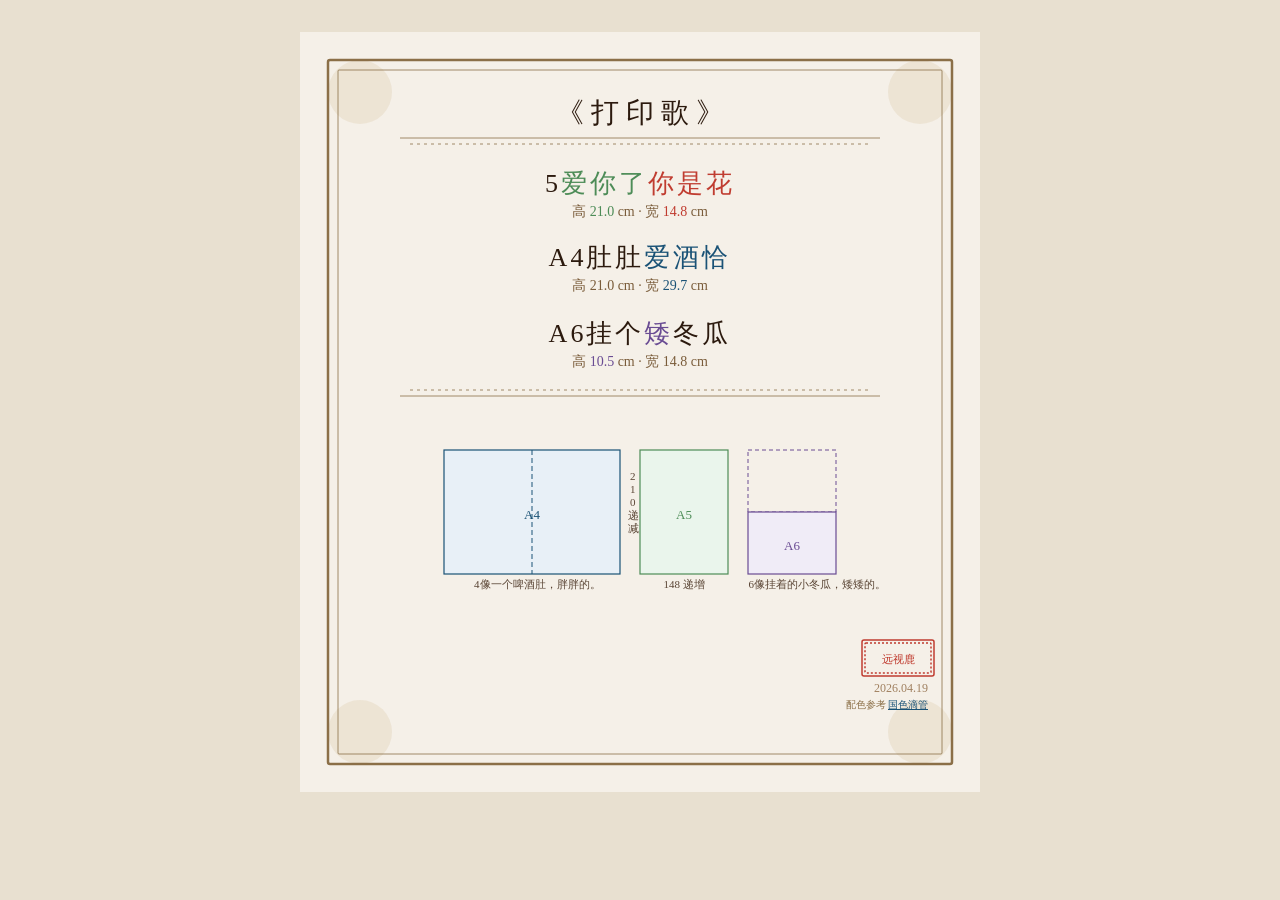
==== dayinge/index.html @ 49c9fc46 "dayinge" ====
<!DOCTYPE html>
<html lang="zh">
<head>
<meta charset="UTF-8">
<meta name="viewport" content="width=device-width, initial-scale=1.0">
<title>打印歌</title>
<style>
  body { margin: 0; background: #e8e0d0; display: flex; justify-content: center; align-items: flex-start; min-height: 100vh; padding: 2rem; box-sizing: border-box; }
  svg  { max-width: 680px; width: 100%; display: block; }
</style>
</head>
<body>
<svg width="680" height="760" viewBox="0 0 680 760" xmlns="http://www.w3.org/2000/svg">
  <title>打印歌——A4/A5/A6尺寸记忆口诀</title>
  <desc>宣纸印章风格的打印纸尺寸记忆口诀海报，配色取自国色中国传统色谱</desc>

  <style>
    .poem-bg   { fill: #f5f0e8; }
    .b-out     { fill: none; stroke: #8b6f47; stroke-width: 2.5; }
    .b-in      { fill: none; stroke: #8b6f47; stroke-width: 0.8; }
    .title-txt { font-family: serif; font-size: 28px; font-weight: 500; fill: #2c1a0e; text-anchor: middle; }
    .poem-line { font-family: serif; font-size: 26px; font-weight: 400; fill: #2c1a0e; text-anchor: middle; letter-spacing: 3px; }
    .sub-txt   { font-family: serif; font-size: 14px; fill: #7a5c3a; text-anchor: middle; }
    .note-txt  { font-family: serif; font-size: 11px; fill: #5a4535; }
    .divider   { stroke: #8b6f47; stroke-width: 0.8; }
    .dot-bg    { fill: #c8a97a; opacity: 0.18; }

    /* 尺寸标注同步 */
    .col-a5r   { fill: #4d8c57; }   /* 竹青 → 爱你了 / 21.0 */
    .col-a5g   { fill: #c03c30; }   /* 胭脂 → 你是花 / 14.8 */
    .col-a4    { fill: #1a5276; }   /* 靛青 → 爱酒恰 / 29.7 */
    .col-a6    { fill: #6a4c93; }   /* 紫苑 → 矮     / 10.5 */

    .box-a5    { fill: #eaf5ec; stroke: #4d8c57; stroke-width: 1.2; }
    .box-a4    { fill: #e8f0f7; stroke: #1a5276; stroke-width: 1.2; }
    .box-a6    { fill: #f0ecf7; stroke: #6a4c93; stroke-width: 1.2; }
    .box-ghost { fill: none; stroke: #6a4c93; stroke-width: 1; stroke-dasharray: 4,3; }
    .lbl-a5    { font-family: serif; font-size: 13px; fill: #4d8c57; text-anchor: middle; }
    .lbl-a4    { font-family: serif; font-size: 13px; fill: #1a5276; text-anchor: middle; }
    .lbl-a6    { font-family: serif; font-size: 13px; fill: #6a4c93; text-anchor: middle; }
    .dim-txt   { font-family: serif; font-size: 11px; fill: #5a4535; text-anchor: start; }

    .seal-b    { fill: none; stroke: #c03c30; stroke-width: 1.5; }
    .seal-txt  { font-family: serif; font-size: 11px; fill: #c03c30; text-anchor: middle; }
    .seal-link { cursor: pointer; }

    .credit-txt { font-family: serif; font-size: 10px; fill: #8b6f47; }
    .credit-lnk { font-family: serif; font-size: 10px; fill: #1a5276; text-decoration: underline; }
  </style>

  <rect width="680" height="760" class="poem-bg"/>
  <circle cx="60"  cy="60"  r="32" class="dot-bg"/>
  <circle cx="620" cy="60"  r="32" class="dot-bg"/>
  <circle cx="60"  cy="700" r="32" class="dot-bg"/>
  <circle cx="620" cy="700" r="32" class="dot-bg"/>
  <rect x="28" y="28" width="624" height="704" rx="2" class="b-out"/>
  <rect x="38" y="38" width="604" height="684" rx="1" class="b-in"/>

  <!-- 标题 -->
  <text x="340" y="90" class="title-txt">《 打 印 歌 》</text>
  <line x1="100" y1="106" x2="580" y2="106" class="divider"/>
  <line x1="110" y1="112" x2="570" y2="112" class="divider" stroke-dasharray="3,4"/>

  <!-- A5 句：5普通色，爱你了→竹青，你是花→胭脂 -->
  <text y="160" class="poem-line">
    <tspan x="340" text-anchor="middle">
      <tspan fill="#2c1a0e">5</tspan><tspan class="col-a5r">爱你了</tspan><tspan class="col-a5g">你是花</tspan>
    </tspan>
  </text>
  <text x="340" y="184" class="sub-txt">
    <tspan fill="#7a5c3a">高 </tspan><tspan class="col-a5r">21.0</tspan><tspan fill="#7a5c3a"> cm · 宽 </tspan><tspan class="col-a5g">14.8</tspan><tspan fill="#7a5c3a"> cm</tspan>
  </text>

  <!-- A4 句 -->
  <text y="234" class="poem-line">
    <tspan x="340" text-anchor="middle">
      <tspan fill="#2c1a0e">A4肚肚</tspan><tspan class="col-a4">爱酒恰</tspan>
    </tspan>
  </text>
  <text x="340" y="258" class="sub-txt">
    <tspan fill="#7a5c3a">高 21.0 cm · 宽 </tspan><tspan class="col-a4">29.7</tspan><tspan fill="#7a5c3a"> cm</tspan>
  </text>

  <!-- A6 句 -->
  <text y="310" class="poem-line">
    <tspan x="340" text-anchor="middle">
      <tspan fill="#2c1a0e">A6挂个</tspan><tspan class="col-a6">矮</tspan><tspan fill="#2c1a0e">冬瓜</tspan>
    </tspan>
  </text>
  <text x="340" y="334" class="sub-txt">
    <tspan fill="#7a5c3a">高 </tspan><tspan class="col-a6">10.5</tspan><tspan fill="#7a5c3a"> cm · 宽 14.8 cm</tspan>
  </text>

  <!-- 分割线 -->
  <line x1="110" y1="358" x2="570" y2="358" class="divider" stroke-dasharray="3,4"/>
  <line x1="100" y1="364" x2="580" y2="364" class="divider"/>

  <!-- ══════════════════════════════════════════
       比例示意图

       底边 y=542
       A4: x=144 y=418 w=176 h=124   右边 x=320
       A5: x=340 y=418 w=88  h=124   右边 x=428
       A6 ghost: x=448 y=418 w=88 h=62
       A6 实线:  x=448 y=480 w=88 h=62  底边 y=542  右边 x=536

       A4注释：左对齐 x=144，不超 x=320，底边下 y≈556
       A6注释：右对齐 x=536，不超左 x=448，底边下 y≈556
       148递增：A5底边下，居中 x=384，y≈556
       210递减：A5右边外侧正向，x=432，y约中部
  ══════════════════════════════════════════ -->

  <!-- A4 框 -->
  <rect x="144" y="418" width="176" height="124" class="box-a4"/>
  <line x1="232" y1="418" x2="232" y2="542" stroke="#1a5276" stroke-width="1" stroke-dasharray="5,3"/>
  <text x="232" y="487" class="lbl-a4">A4</text>
  <!-- A4 底边下注释：左对齐，宽不超出A4右边x=320 -->
  <text x="174" y="556" class="note-txt">4像一个啤酒肚，胖胖的。</text>

  <!-- A5 框 -->
  <rect x="340" y="418" width="88" height="124" class="box-a5"/>
  <text x="384" y="487" class="lbl-a5">A5</text>
  <!-- 148递增：A5底边正下方居中 -->
  <text x="384" y="556" font-family="serif" font-size="11" fill="#5a4535" text-anchor="middle">148 递增</text>
  <!-- 210递减：A5右边外侧，正向两行，紧贴右边 x=432 -->
  <text x="330" y="448" class="dim-txt">2</text>
  <text x="330" y="461" class="dim-txt">1</text>
  <text x="330" y="474" class="dim-txt">0</text>
  <text x="328" y="487" class="dim-txt">递</text>
  <text x="328" y="500" class="dim-txt">减</text>

  <!-- A6 ghost -->
  <rect x="448" y="418" width="88" height="62" class="box-ghost"/>
  <!-- A6 实线 -->
  <rect x="448" y="480" width="88" height="62" class="box-a6"/>
  <text x="492" y="518" class="lbl-a6">A6</text>
  <!-- A6 底边下注释：右对齐 x=536，不超左边 x=448 -->
  <text x="586" y="556" class="note-txt" text-anchor="end">6像挂着的小冬瓜，矮矮的。</text>

  <!-- ══════════════════════════════════════════
       右下角（全部右对齐 x=628）：
         印章（可点击链接）  y≈620~656
         间隔 8px
         日期               y≈672
         间隔 8px
         配色参考行          y≈688
  ══════════════════════════════════════════ -->

  <!-- 印章作为链接 -->
  <a href="https://yuanshilu.top" target="_blank" class="seal-link">
    <rect x="562" y="608" width="72" height="36" rx="2" class="seal-b"/>
    <rect x="565" y="611" width="66" height="30" rx="1" class="seal-b" stroke-dasharray="2,2"/>
    <text x="598" y="631" class="seal-txt">远视鹿</text>
  </a>

  <!-- 日期（印章底边644 + 间隔16 = 660） -->
  <text x="628" y="660" font-family="serif" font-size="12" fill="#a08060" text-anchor="end">2026.04.19</text>

  <!-- 配色参考（日期660 + 间隔16 = 676） -->
  <text x="628" y="676" text-anchor="end">
    <tspan class="credit-txt">配色参考 </tspan><a href="https://yuanshilu.top/gsxg/index.html" target="_blank"><tspan class="credit-lnk">国色滴管</tspan></a>
  </text>

</svg>
</body>
</html>
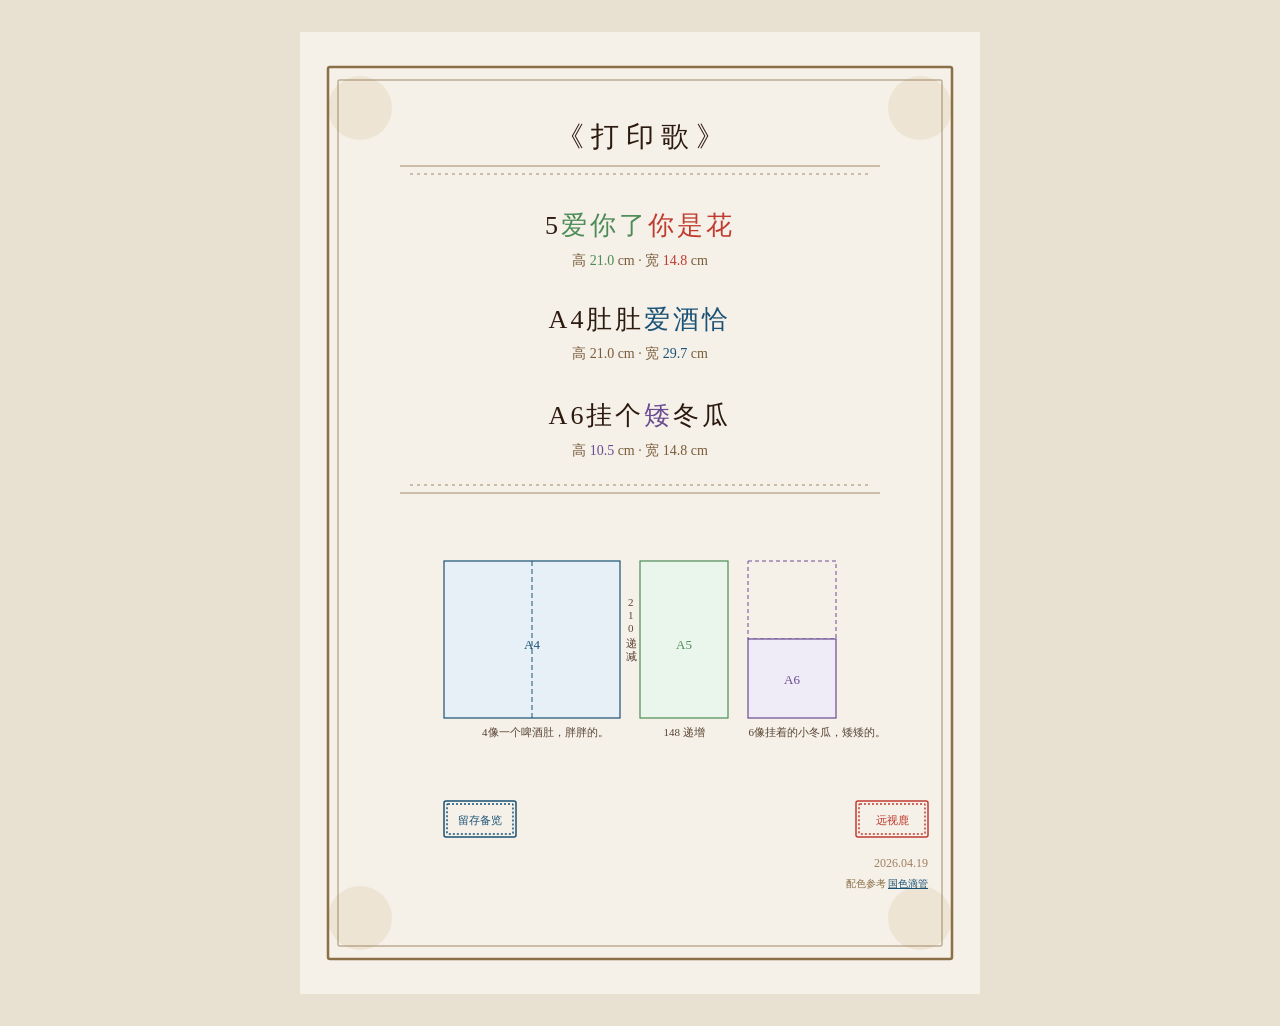
==== commit 0d28c596: "dayinge: A4" ====
--- a/dayinge/index.html
+++ b/dayinge/index.html
@@ -10,7 +10,16 @@
 </style>
 </head>
 <body>
-<svg width="680" height="760" viewBox="0 0 680 760" xmlns="http://www.w3.org/2000/svg">
+<!--
+  打印歌 SVG 海报
+  viewBox: 680 × 962  （竖向 A4 比例，210:297）
+  配色取自国色 https://yuanshilu.top/gsxg/index.html
+    竹青 #4d8c57  → 爱你了 / 21.0
+    胭脂 #c03c30  → 你是花 / 14.8
+    靛青 #1a5276  → 爱酒恰 / 29.7
+    紫苑 #6a4c93  → 矮     / 10.5
+-->
+<svg id="main-svg" width="680" height="962" viewBox="0 0 680 962" xmlns="http://www.w3.org/2000/svg">
   <title>打印歌——A4/A5/A6尺寸记忆口诀</title>
   <desc>宣纸印章风格的打印纸尺寸记忆口诀海报，配色取自国色中国传统色谱</desc>
 
@@ -25,11 +34,10 @@
     .divider   { stroke: #8b6f47; stroke-width: 0.8; }
     .dot-bg    { fill: #c8a97a; opacity: 0.18; }
 
-    /* 尺寸标注同步 */
-    .col-a5r   { fill: #4d8c57; }   /* 竹青 → 爱你了 / 21.0 */
-    .col-a5g   { fill: #c03c30; }   /* 胭脂 → 你是花 / 14.8 */
-    .col-a4    { fill: #1a5276; }   /* 靛青 → 爱酒恰 / 29.7 */
-    .col-a6    { fill: #6a4c93; }   /* 紫苑 → 矮     / 10.5 */
+    .col-a5r   { fill: #4d8c57; }
+    .col-a5g   { fill: #c03c30; }
+    .col-a4    { fill: #1a5276; }
+    .col-a6    { fill: #6a4c93; }
 
     .box-a5    { fill: #eaf5ec; stroke: #4d8c57; stroke-width: 1.2; }
     .box-a4    { fill: #e8f0f7; stroke: #1a5276; stroke-width: 1.2; }
@@ -42,125 +50,148 @@
 
     .seal-b    { fill: none; stroke: #c03c30; stroke-width: 1.5; }
     .seal-txt  { font-family: serif; font-size: 11px; fill: #c03c30; text-anchor: middle; }
-    .seal-link { cursor: pointer; }
+    .seal-save-b   { fill: none; stroke: #1a5276; stroke-width: 1.5; }
+    .seal-save-txt { font-family: serif; font-size: 11px; fill: #1a5276; text-anchor: middle; }
 
     .credit-txt { font-family: serif; font-size: 10px; fill: #8b6f47; }
-    .credit-lnk { font-family: serif; font-size: 10px; fill: #1a5276; text-decoration: underline; }
+    .credit-lnk { font-family: serif; font-size: 10px; fill: #1a5276; text-decoration: underline; cursor: pointer; }
   </style>
 
-  <rect width="680" height="760" class="poem-bg"/>
-  <circle cx="60"  cy="60"  r="32" class="dot-bg"/>
-  <circle cx="620" cy="60"  r="32" class="dot-bg"/>
-  <circle cx="60"  cy="700" r="32" class="dot-bg"/>
-  <circle cx="620" cy="700" r="32" class="dot-bg"/>
-  <rect x="28" y="28" width="624" height="704" rx="2" class="b-out"/>
-  <rect x="38" y="38" width="604" height="684" rx="1" class="b-in"/>
+  <!-- 背景 & 边框 -->
+  <rect width="680" height="962" class="poem-bg"/>
+  <circle cx="60"  cy="76"  r="32" class="dot-bg"/>
+  <circle cx="620" cy="76"  r="32" class="dot-bg"/>
+  <circle cx="60"  cy="886" r="32" class="dot-bg"/>
+  <circle cx="620" cy="886" r="32" class="dot-bg"/>
+  <rect x="28" y="35" width="624" height="892" rx="2" class="b-out"/>
+  <rect x="38" y="48" width="604" height="866" rx="1" class="b-in"/>
 
   <!-- 标题 -->
-  <text x="340" y="90" class="title-txt">《 打 印 歌 》</text>
-  <line x1="100" y1="106" x2="580" y2="106" class="divider"/>
-  <line x1="110" y1="112" x2="570" y2="112" class="divider" stroke-dasharray="3,4"/>
+  <text x="340" y="114" class="title-txt">《 打 印 歌 》</text>
+  <line x1="100" y1="134" x2="580" y2="134" class="divider"/>
+  <line x1="110" y1="142" x2="570" y2="142" class="divider" stroke-dasharray="3,4"/>
 
-  <!-- A5 句：5普通色，爱你了→竹青，你是花→胭脂 -->
-  <text y="160" class="poem-line">
+  <!-- A5 句 -->
+  <text y="202" class="poem-line">
     <tspan x="340" text-anchor="middle">
       <tspan fill="#2c1a0e">5</tspan><tspan class="col-a5r">爱你了</tspan><tspan class="col-a5g">你是花</tspan>
     </tspan>
   </text>
-  <text x="340" y="184" class="sub-txt">
+  <text x="340" y="233" class="sub-txt">
     <tspan fill="#7a5c3a">高 </tspan><tspan class="col-a5r">21.0</tspan><tspan fill="#7a5c3a"> cm · 宽 </tspan><tspan class="col-a5g">14.8</tspan><tspan fill="#7a5c3a"> cm</tspan>
   </text>
 
   <!-- A4 句 -->
-  <text y="234" class="poem-line">
+  <text y="296" class="poem-line">
     <tspan x="340" text-anchor="middle">
       <tspan fill="#2c1a0e">A4肚肚</tspan><tspan class="col-a4">爱酒恰</tspan>
     </tspan>
   </text>
-  <text x="340" y="258" class="sub-txt">
+  <text x="340" y="326" class="sub-txt">
     <tspan fill="#7a5c3a">高 21.0 cm · 宽 </tspan><tspan class="col-a4">29.7</tspan><tspan fill="#7a5c3a"> cm</tspan>
   </text>
 
   <!-- A6 句 -->
-  <text y="310" class="poem-line">
+  <text y="392" class="poem-line">
     <tspan x="340" text-anchor="middle">
       <tspan fill="#2c1a0e">A6挂个</tspan><tspan class="col-a6">矮</tspan><tspan fill="#2c1a0e">冬瓜</tspan>
     </tspan>
   </text>
-  <text x="340" y="334" class="sub-txt">
+  <text x="340" y="423" class="sub-txt">
     <tspan fill="#7a5c3a">高 </tspan><tspan class="col-a6">10.5</tspan><tspan fill="#7a5c3a"> cm · 宽 14.8 cm</tspan>
   </text>
 
   <!-- 分割线 -->
-  <line x1="110" y1="358" x2="570" y2="358" class="divider" stroke-dasharray="3,4"/>
-  <line x1="100" y1="364" x2="580" y2="364" class="divider"/>
+  <line x1="110" y1="453" x2="570" y2="453" class="divider" stroke-dasharray="3,4"/>
+  <line x1="100" y1="461" x2="580" y2="461" class="divider"/>
+
+  <!-- A4 框 -->
+  <rect x="144" y="529" width="176" height="157" class="box-a4"/>
+  <line x1="232" y1="529" x2="232" y2="686" stroke="#1a5276" stroke-width="1" stroke-dasharray="5,3"/>
+  <text x="232" y="617" class="lbl-a4">A4</text>
+  <text x="182" y="704" class="note-txt">4像一个啤酒肚，胖胖的。</text>
+
+  <!-- A5 框 -->
+  <rect x="340" y="529" width="88" height="157" class="box-a5"/>
+  <text x="384" y="617" class="lbl-a5">A5</text>
+  <text x="384" y="704" font-family="serif" font-size="11" fill="#5a4535" text-anchor="middle">148 递增</text>
+  <text x="328" y="574" class="dim-txt" text-anchor="end">2</text>
+  <text x="328" y="587" class="dim-txt" text-anchor="end">1</text>
+  <text x="328" y="600" class="dim-txt" text-anchor="end">0</text>
+  <text x="326" y="615" class="dim-txt" text-anchor="end">递</text>
+  <text x="326" y="628" class="dim-txt" text-anchor="end">减</text>
+
+  <!-- A6 ghost：x=448 y=529 w=88 h=78 -->
+  <rect x="448" y="529" width="88" height="78" class="box-ghost"/>
+  <!-- A6 实线：x=448 y=607 w=88 h=79 底=686 -->
+  <rect x="448" y="607" width="88" height="79" class="box-a6"/>
+  <text x="492" y="652" class="lbl-a6">A6</text>
+  <text x="586" y="704" class="note-txt" text-anchor="end">6像挂着的小冬瓜，矮矮的。</text>
 
   <!-- ══════════════════════════════════════════
-       比例示意图
+       右下角（右对齐 x=628）：
+         印章 远视鹿  top=769 h=36 底=805  → 链接 yuanshilu.top
+         日期         y=835
+         配色备注     y=855
 
-       底边 y=542
-       A4: x=144 y=418 w=176 h=124   右边 x=320
-       A5: x=340 y=418 w=88  h=124   右边 x=428
-       A6 ghost: x=448 y=418 w=88 h=62
-       A6 实线:  x=448 y=480 w=88 h=62  底边 y=542  右边 x=536
-
-       A4注释：左对齐 x=144，不超 x=320，底边下 y≈556
-       A6注释：右对齐 x=536，不超左 x=448，底边下 y≈556
-       148递增：A5底边下，居中 x=384，y≈556
-       210递减：A5右边外侧正向，x=432，y约中部
+       左下角：
+         印章 留存备览  水平与远视鹿对齐 top=769 h=36
+                       左边与A4框左边对齐 x=144
+                       点击保存SVG为PNG
   ══════════════════════════════════════════ -->
 
-  <!-- A4 框 -->
-  <rect x="144" y="418" width="176" height="124" class="box-a4"/>
-  <line x1="232" y1="418" x2="232" y2="542" stroke="#1a5276" stroke-width="1" stroke-dasharray="5,3"/>
-  <text x="232" y="487" class="lbl-a4">A4</text>
-  <!-- A4 底边下注释：左对齐，宽不超出A4右边x=320 -->
-  <text x="174" y="556" class="note-txt">4像一个啤酒肚，胖胖的。</text>
-
-  <!-- A5 框 -->
-  <rect x="340" y="418" width="88" height="124" class="box-a5"/>
-  <text x="384" y="487" class="lbl-a5">A5</text>
-  <!-- 148递增：A5底边正下方居中 -->
-  <text x="384" y="556" font-family="serif" font-size="11" fill="#5a4535" text-anchor="middle">148 递增</text>
-  <!-- 210递减：A5右边外侧，正向两行，紧贴右边 x=432 -->
-  <text x="330" y="448" class="dim-txt">2</text>
-  <text x="330" y="461" class="dim-txt">1</text>
-  <text x="330" y="474" class="dim-txt">0</text>
-  <text x="328" y="487" class="dim-txt">递</text>
-  <text x="328" y="500" class="dim-txt">减</text>
-
-  <!-- A6 ghost -->
-  <rect x="448" y="418" width="88" height="62" class="box-ghost"/>
-  <!-- A6 实线 -->
-  <rect x="448" y="480" width="88" height="62" class="box-a6"/>
-  <text x="492" y="518" class="lbl-a6">A6</text>
-  <!-- A6 底边下注释：右对齐 x=536，不超左边 x=448 -->
-  <text x="586" y="556" class="note-txt" text-anchor="end">6像挂着的小冬瓜，矮矮的。</text>
-
-  <!-- ══════════════════════════════════════════
-       右下角（全部右对齐 x=628）：
-         印章（可点击链接）  y≈620~656
-         间隔 8px
-         日期               y≈672
-         间隔 8px
-         配色参考行          y≈688
-  ══════════════════════════════════════════ -->
-
-  <!-- 印章作为链接 -->
-  <a href="https://yuanshilu.top" target="_blank" class="seal-link">
-    <rect x="562" y="608" width="72" height="36" rx="2" class="seal-b"/>
-    <rect x="565" y="611" width="66" height="30" rx="1" class="seal-b" stroke-dasharray="2,2"/>
-    <text x="598" y="631" class="seal-txt">远视鹿</text>
+  <!-- 远视鹿印章（右下） -->
+  <a href="https://yuanshilu.top" target="_blank" style="cursor:pointer;">
+    <rect x="556" y="769" width="72" height="36" rx="2" class="seal-b"/>
+    <rect x="559" y="772" width="66" height="30" rx="1" class="seal-b" stroke-dasharray="2,2"/>
+    <text x="592" y="792" class="seal-txt">远视鹿</text>
   </a>
 
-  <!-- 日期（印章底边644 + 间隔16 = 660） -->
-  <text x="628" y="660" font-family="serif" font-size="12" fill="#a08060" text-anchor="end">2026.04.19</text>
+  <!-- 日期 -->
+  <text x="628" y="835" font-family="serif" font-size="12" fill="#a08060" text-anchor="end">2026.04.19</text>
 
-  <!-- 配色参考（日期660 + 间隔16 = 676） -->
-  <text x="628" y="676" text-anchor="end">
-    <tspan class="credit-txt">配色参考 </tspan><a href="https://yuanshilu.top/gsxg/index.html" target="_blank"><tspan class="credit-lnk">国色滴管</tspan></a>
+  <!-- 配色备注 -->
+  <text x="628" y="855" text-anchor="end">
+    <tspan class="credit-txt">配色参考 </tspan><tspan class="credit-lnk" onclick="window.open('https://yuanshilu.top/gsxg/index.html','_blank')">国色滴管</tspan>
   </text>
 
+  <!-- 留存备览印章（左下，与远视鹿水平对齐，左边 x=144） -->
+  <g id="save-stamp" style="cursor:pointer;" onclick="saveSvgAsPng()">
+    <rect x="144" y="769" width="72" height="36" rx="2" class="seal-save-b"/>
+    <rect x="147" y="772" width="66" height="30" rx="1" class="seal-save-b" stroke-dasharray="2,2"/>
+    <text x="180" y="792" class="seal-save-txt">留存备览</text>
+  </g>
+
 </svg>
+
+<script>
+function saveSvgAsPng() {
+  const svg = document.getElementById('main-svg');
+  const serializer = new XMLSerializer();
+  const svgStr = serializer.serializeToString(svg);
+  const svgBlob = new Blob([svgStr], { type: 'image/svg+xml;charset=utf-8' });
+  const url = URL.createObjectURL(svgBlob);
+
+  const img = new Image();
+  img.onload = function () {
+    const scale = 2; // 2x 清晰度
+    const canvas = document.createElement('canvas');
+    canvas.width  = svg.width.baseVal.value * scale;
+    canvas.height = svg.height.baseVal.value * scale;
+    const ctx = canvas.getContext('2d');
+    ctx.scale(scale, scale);
+    ctx.drawImage(img, 0, 0);
+    URL.revokeObjectURL(url);
+
+    canvas.toBlob(function (blob) {
+      const a = document.createElement('a');
+      a.href = URL.createObjectURL(blob);
+      a.download = '打印歌.png';
+      a.click();
+    }, 'image/png');
+  };
+  img.src = url;
+}
+</script>
 </body>
 </html>
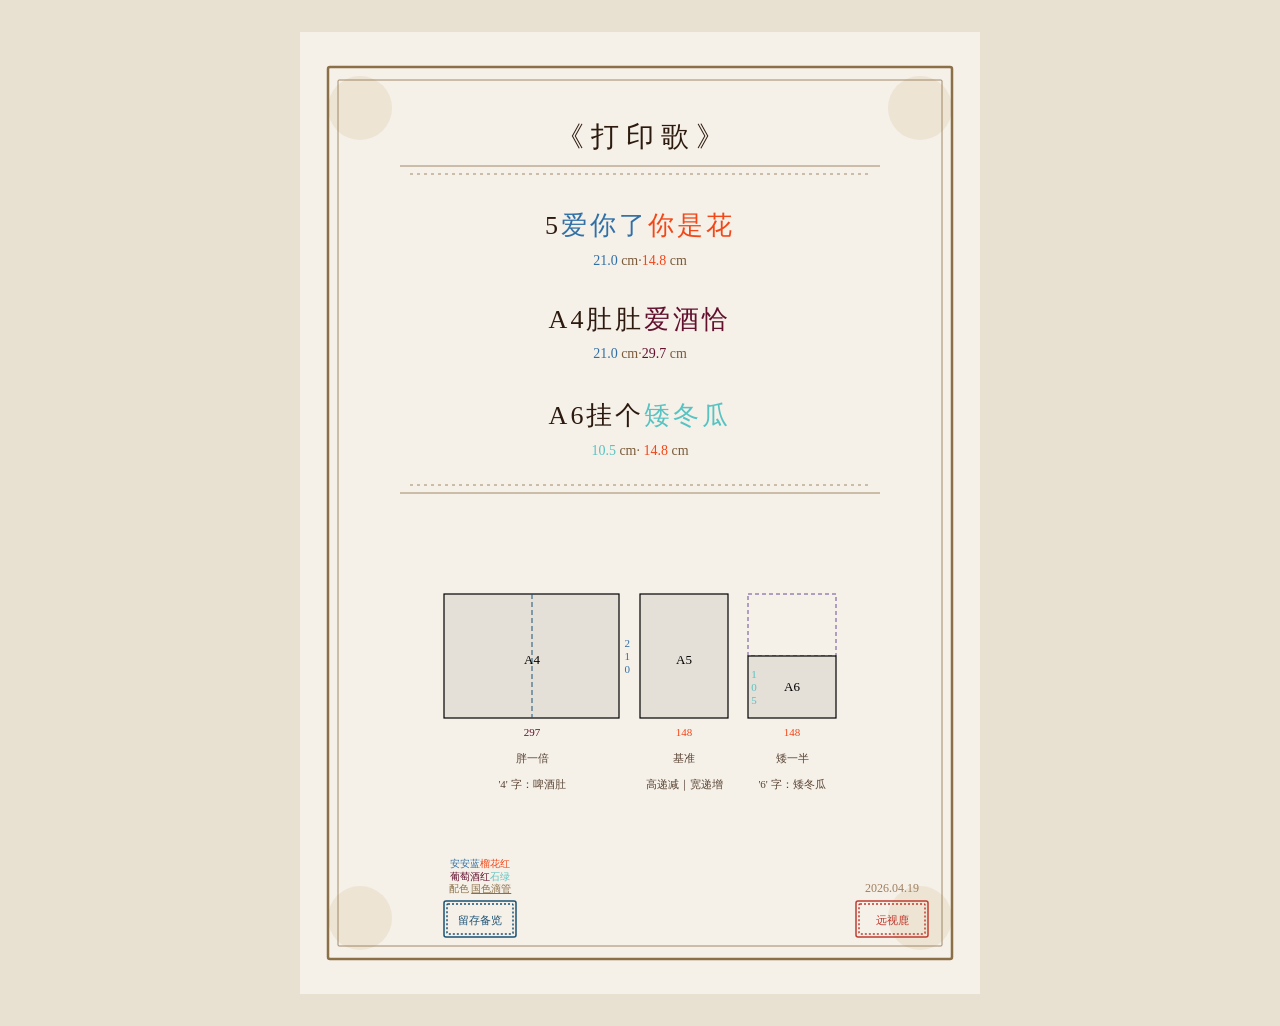
==== commit 0a31f00a: "dayinge: pdf" ====
--- a/dayinge/index.html
+++ b/dayinge/index.html
@@ -13,11 +13,7 @@
 <!--
   打印歌 SVG 海报
   viewBox: 680 × 962  （竖向 A4 比例，210:297）
-  配色取自国色 https://yuanshilu.top/gsxg/index.html
-    竹青 #4d8c57  → 爱你了 / 21.0
-    胭脂 #c03c30  → 你是花 / 14.8
-    靛青 #1a5276  → 爱酒恰 / 29.7
-    紫苑 #6a4c93  → 矮     / 10.5
+  配色取自国色吸管 https://yuanshilu.top/gsxg
 -->
 <svg id="main-svg" width="680" height="962" viewBox="0 0 680 962" xmlns="http://www.w3.org/2000/svg">
   <title>打印歌——A4/A5/A6尺寸记忆口诀</title>
@@ -34,19 +30,32 @@
     .divider   { stroke: #8b6f47; stroke-width: 0.8; }
     .dot-bg    { fill: #c8a97a; opacity: 0.18; }
 
-    .col-a5r   { fill: #4d8c57; }
-    .col-a5g   { fill: #c03c30; }
-    .col-a4    { fill: #1a5276; }
-    .col-a6    { fill: #6a4c93; }
-
+    <!--.col-a5l   { fill: #4d8c57; }-->
+    .col-a5l   { fill: #3170a7; } <!--安安蓝-->
+    <!--.col-a5f   { fill: #c03c30; }-->
+    .col-a5f   { fill: #f34718; } <!--榴花红-->
+    <!--.col-a4    { fill: #1a5276; }-->
+    .col-a4    { fill: #62102e; } <!--葡萄酒红-->
+    <!--.col-a6    { fill: #6a4c93; }-->
+    .col-a6    { fill: #57c3c2 } <!--石绿-->
+
+    <!--
     .box-a5    { fill: #eaf5ec; stroke: #4d8c57; stroke-width: 1.2; }
     .box-a4    { fill: #e8f0f7; stroke: #1a5276; stroke-width: 1.2; }
-    .box-a6    { fill: #f0ecf7; stroke: #6a4c93; stroke-width: 1.2; }
+    .box-a6    { fill: #f0ecf7; stroke: #6a4c93; stroke-width: 1.2; }-->
+    .box-a5    { fill: #e4dfd7; stroke: #000000; stroke-width: 1.2; }
+    .box-a4    { fill: #e4dfd7; stroke: #000000; stroke-width: 1.2; }
+    .box-a6    { fill: #e4dfd7; stroke: #000000; stroke-width: 1.2; }
+
     .box-ghost { fill: none; stroke: #6a4c93; stroke-width: 1; stroke-dasharray: 4,3; }
-    .lbl-a5    { font-family: serif; font-size: 13px; fill: #4d8c57; text-anchor: middle; }
+    <!--.lbl-a5    { font-family: serif; font-size: 13px; fill: #4d8c57; text-anchor: middle; }
     .lbl-a4    { font-family: serif; font-size: 13px; fill: #1a5276; text-anchor: middle; }
-    .lbl-a6    { font-family: serif; font-size: 13px; fill: #6a4c93; text-anchor: middle; }
-    .dim-txt   { font-family: serif; font-size: 11px; fill: #5a4535; text-anchor: start; }
+    .lbl-a6    { font-family: serif; font-size: 13px; fill: #6a4c93; text-anchor: middle; }-->
+    .lbl-a5    { font-family: serif; font-size: 13px; fill: #000000; text-anchor: middle; }
+    .lbl-a4    { font-family: serif; font-size: 13px; fill: #000000; text-anchor: middle; }
+    .lbl-a6    { font-family: serif; font-size: 13px; fill: #000000; text-anchor: middle; }
+
+    .dim-txt   { font-family: serif; font-size: 11px; }
 
     .seal-b    { fill: none; stroke: #c03c30; stroke-width: 1.5; }
     .seal-txt  { font-family: serif; font-size: 11px; fill: #c03c30; text-anchor: middle; }
@@ -54,7 +63,7 @@
     .seal-save-txt { font-family: serif; font-size: 11px; fill: #1a5276; text-anchor: middle; }
 
     .credit-txt { font-family: serif; font-size: 10px; fill: #8b6f47; }
-    .credit-lnk { font-family: serif; font-size: 10px; fill: #1a5276; text-decoration: underline; cursor: pointer; }
+    .credit-lnk { font-family: serif; font-size: 10px; fill: #8b6f47; text-decoration: underline; cursor: pointer; }
   </style>
 
   <!-- 背景 & 边框 -->
@@ -74,11 +83,11 @@
   <!-- A5 句 -->
   <text y="202" class="poem-line">
     <tspan x="340" text-anchor="middle">
-      <tspan fill="#2c1a0e">5</tspan><tspan class="col-a5r">爱你了</tspan><tspan class="col-a5g">你是花</tspan>
+      <tspan fill="#2c1a0e">5</tspan><tspan class="col-a5l">爱你了</tspan><tspan class="col-a5f">你是花</tspan>
     </tspan>
   </text>
   <text x="340" y="233" class="sub-txt">
-    <tspan fill="#7a5c3a">高 </tspan><tspan class="col-a5r">21.0</tspan><tspan fill="#7a5c3a"> cm · 宽 </tspan><tspan class="col-a5g">14.8</tspan><tspan fill="#7a5c3a"> cm</tspan>
+    <tspan fill="#7a5c3a"></tspan><tspan class="col-a5l">21.0</tspan><tspan fill="#7a5c3a"> cm·</tspan><tspan class="col-a5f">14.8</tspan><tspan fill="#7a5c3a"> cm</tspan>
   </text>
 
   <!-- A4 句 -->
@@ -88,17 +97,21 @@
     </tspan>
   </text>
   <text x="340" y="326" class="sub-txt">
-    <tspan fill="#7a5c3a">高 21.0 cm · 宽 </tspan><tspan class="col-a4">29.7</tspan><tspan fill="#7a5c3a"> cm</tspan>
+    <tspan fill="#7a5c3a"></tspan>
+    <tspan class="col-a5l">21.0</tspan>
+    <tspan fill="#7a5c3a"> cm·</tspan><tspan class="col-a4">29.7</tspan><tspan fill="#7a5c3a"> cm</tspan>
   </text>
 
   <!-- A6 句 -->
   <text y="392" class="poem-line">
     <tspan x="340" text-anchor="middle">
-      <tspan fill="#2c1a0e">A6挂个</tspan><tspan class="col-a6">矮</tspan><tspan fill="#2c1a0e">冬瓜</tspan>
+      <tspan fill="#2c1a0e">A6挂个</tspan><tspan class="col-a6">矮冬瓜</tspan><tspan fill="#2c1a0e"></tspan>
     </tspan>
   </text>
   <text x="340" y="423" class="sub-txt">
-    <tspan fill="#7a5c3a">高 </tspan><tspan class="col-a6">10.5</tspan><tspan fill="#7a5c3a"> cm · 宽 14.8 cm</tspan>
+    <tspan fill="#7a5c3a"></tspan><tspan class="col-a6">10.5</tspan><tspan fill="#7a5c3a"> cm·</tspan>
+    <tspan class="col-a5f">14.8</tspan>
+    <tspan fill="#7a5c3a"> cm</tspan>
   </text>
 
   <!-- 分割线 -->
@@ -106,27 +119,36 @@
   <line x1="100" y1="461" x2="580" y2="461" class="divider"/>
 
   <!-- A4 框 -->
-  <rect x="144" y="529" width="176" height="157" class="box-a4"/>
-  <line x1="232" y1="529" x2="232" y2="686" stroke="#1a5276" stroke-width="1" stroke-dasharray="5,3"/>
-  <text x="232" y="617" class="lbl-a4">A4</text>
-  <text x="182" y="704" class="note-txt">4像一个啤酒肚，胖胖的。</text>
+  <rect x="144" y="562" width="175" height="124" class="box-a4"/>
+  <line x1="232" y1="562" x2="232" y2="686" stroke="#1a5276" stroke-width="1" stroke-dasharray="5,3"/>
+  <text x="232" y="632" class="lbl-a4">A4</text>
+  <text x="232" y="704" class="dim-txt col-a4" text-anchor="middle" >297</text>
+  <text x="232" y="730" class="note-txt" text-anchor="middle">胖一倍</text>
+  <text x="232" y="756" class="note-txt" text-anchor="middle">'4' 字：啤酒肚</text>
 
   <!-- A5 框 -->
-  <rect x="340" y="529" width="88" height="157" class="box-a5"/>
-  <text x="384" y="617" class="lbl-a5">A5</text>
-  <text x="384" y="704" font-family="serif" font-size="11" fill="#5a4535" text-anchor="middle">148 递增</text>
-  <text x="328" y="574" class="dim-txt" text-anchor="end">2</text>
-  <text x="328" y="587" class="dim-txt" text-anchor="end">1</text>
-  <text x="328" y="600" class="dim-txt" text-anchor="end">0</text>
-  <text x="326" y="615" class="dim-txt" text-anchor="end">递</text>
-  <text x="326" y="628" class="dim-txt" text-anchor="end">减</text>
-
-  <!-- A6 ghost：x=448 y=529 w=88 h=78 -->
-  <rect x="448" y="529" width="88" height="78" class="box-ghost"/>
+  <rect x="340" y="562" width="88" height="124" class="box-a5"/>
+  <text x="384" y="632" class="lbl-a5">A5</text>
+  <text x="384" y="704" text-anchor="middle" class="dim-txt col-a5f">148</text>
+  <text x="384" y="730" font-family="serif" font-size="11" fill="#5a4535" text-anchor="middle">基准</text>
+  <text x="384" y="756" font-family="serif" font-size="11" fill="#5a4535" text-anchor="middle">高递减｜宽递增</text>
+  <text x="330" y="615" class="dim-txt col-a5l" text-anchor="end" >2</text>
+  <text x="330" y="628" class="dim-txt col-a5l" text-anchor="end" >1</text>
+  <text x="330" y="641" class="dim-txt col-a5l" text-anchor="end" >0</text>
+  <!--text x="326" y="641" class="dim-txt" text-anchor="end">递</text>
+  <text x="326" y="654" class="dim-txt" text-anchor="end">减</text-->
+
+  <!-- A6 ghost：x=448 y=562 w=88 h=78 -->
+  <rect x="448" y="562" width="88" height="62" class="box-ghost"/>
   <!-- A6 实线：x=448 y=607 w=88 h=79 底=686 -->
-  <rect x="448" y="607" width="88" height="79" class="box-a6"/>
-  <text x="492" y="652" class="lbl-a6">A6</text>
-  <text x="586" y="704" class="note-txt" text-anchor="end">6像挂着的小冬瓜，矮矮的。</text>
+  <rect x="448" y="624" width="88" height="62" class="box-a6"/>
+  <text x="492" y="659" class="lbl-a6">A6</text>
+  <text x="454" y="646" class="dim-txt col-a6" text-anchor="middle" >1</text>
+  <text x="454" y="659" class="dim-txt col-a6" text-anchor="middle" >0</text>
+  <text x="454" y="672" class="dim-txt col-a6" text-anchor="middle" >5</text>
+  <text x="492" y="704" class="dim-txt col-a5f" text-anchor="middle">148</text>
+  <text x="492" y="730" class="note-txt" text-anchor="middle">矮一半</text>
+  <text x="492" y="756" class="note-txt" text-anchor="middle">'6' 字：矮冬瓜</text>
 
   <!-- ══════════════════════════════════════════
        右下角（右对齐 x=628）：
@@ -142,25 +164,27 @@
 
   <!-- 远视鹿印章（右下） -->
   <a href="https://yuanshilu.top" target="_blank" style="cursor:pointer;">
-    <rect x="556" y="769" width="72" height="36" rx="2" class="seal-b"/>
-    <rect x="559" y="772" width="66" height="30" rx="1" class="seal-b" stroke-dasharray="2,2"/>
-    <text x="592" y="792" class="seal-txt">远视鹿</text>
+    <rect x="556" y="869" width="72" height="36" rx="2" class="seal-b"/>
+    <rect x="559" y="872" width="66" height="30" rx="1" class="seal-b" stroke-dasharray="2,2"/>
+    <text x="592" y="892" class="seal-txt">远视鹿</text>
   </a>
 
   <!-- 日期 -->
-  <text x="628" y="835" font-family="serif" font-size="12" fill="#a08060" text-anchor="end">2026.04.19</text>
-
-  <!-- 配色备注 -->
-  <text x="628" y="855" text-anchor="end">
-    <tspan class="credit-txt">配色参考 </tspan><tspan class="credit-lnk" onclick="window.open('https://yuanshilu.top/gsxg/index.html','_blank')">国色滴管</tspan>
-  </text>
+  <text x="592" y="860" font-family="serif" font-size="12" fill="#a08060" text-anchor="middle">2026.04.19</text>
 
   <!-- 留存备览印章（左下，与远视鹿水平对齐，左边 x=144） -->
   <g id="save-stamp" style="cursor:pointer;" onclick="saveSvgAsPng()">
-    <rect x="144" y="769" width="72" height="36" rx="2" class="seal-save-b"/>
-    <rect x="147" y="772" width="66" height="30" rx="1" class="seal-save-b" stroke-dasharray="2,2"/>
-    <text x="180" y="792" class="seal-save-txt">留存备览</text>
+    <rect x="144" y="869" width="72" height="36" rx="2" class="seal-save-b"/>
+    <rect x="147" y="872" width="66" height="30" rx="1" class="seal-save-b" stroke-dasharray="2,2"/>
+    <text x="180" y="892" class="seal-save-txt">留存备览</text>
   </g>
+
+  <!-- 配色备注 -->
+  <text x="180" y="835" class="credit-txt" text-anchor="middle"><tspan class="col-a5l">安安蓝</tspan><tspan class="col-a5f">榴花红</tspan></text>
+  <text x="180" y="848" class="credit-txt" text-anchor="middle"><tspan class="col-a4">葡萄酒红</tspan><tspan class="col-a6">石绿</tspan></text>
+  <text x="180" y="860" text-anchor="middle">
+    <tspan class="credit-txt">配色 </tspan><tspan class="credit-lnk" onclick="window.open('https://yuanshilu.top/gsxg','_blank')">国色滴管</tspan>
+  </text>
 
 </svg>
 
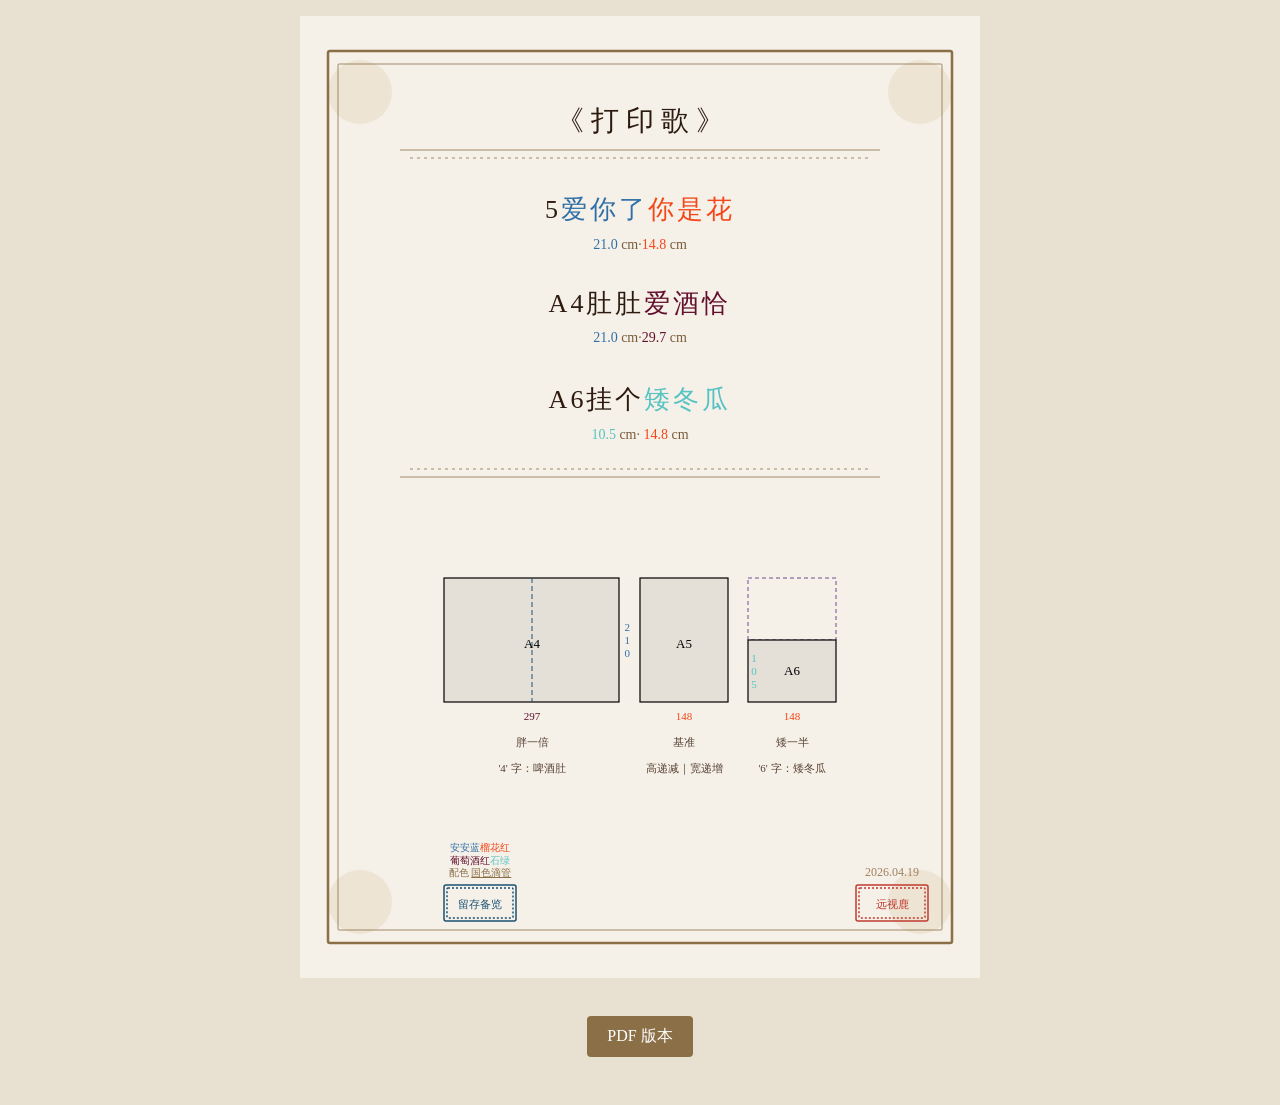
==== commit 16909f53: "dayinge style" ====
--- a/dayinge/index.html
+++ b/dayinge/index.html
@@ -4,9 +4,43 @@
 <meta charset="UTF-8">
 <meta name="viewport" content="width=device-width, initial-scale=1.0">
 <title>打印歌</title>
+<!--
 <style>
   body { margin: 0; background: #e8e0d0; display: flex; justify-content: center; align-items: flex-start; min-height: 100vh; padding: 2rem; box-sizing: border-box; }
   svg  { max-width: 680px; width: 100%; display: block; }
+</style>
+-->
+<style>
+body { 
+  margin: 0; 
+  background: #e8e0d0; 
+  /* 改为垂直排列，内容居中 */
+  display: flex; 
+  flex-direction: column; 
+  align-items: center; 
+  /* 移除或减小 padding-top 解决顶部留白 */
+  padding: 1rem 2rem 3rem 2rem; 
+  box-sizing: border-box; 
+  min-height: 100vh; 
+}
+
+svg { 
+  max-width: 680px; 
+  width: 100%; 
+  height: auto; /* 确保高度随宽度自适应，防止占位错误 */
+  display: block; 
+}
+
+/* 为链接添加一个简单的样式，方便点击 */
+.download-link {
+  margin-top: 20px;
+  padding: 10px 20px;
+  background: #8b6f47;
+  color: white;
+  text-decoration: none;
+  border-radius: 4px;
+  font-family: serif;
+}
 </style>
 </head>
 <body>
@@ -188,6 +222,9 @@
 
 </svg>
 
+<br>
+<a href="./dayinge.pdf" class="download-link">PDF 版本</a>
+
 <script>
 function saveSvgAsPng() {
   const svg = document.getElementById('main-svg');
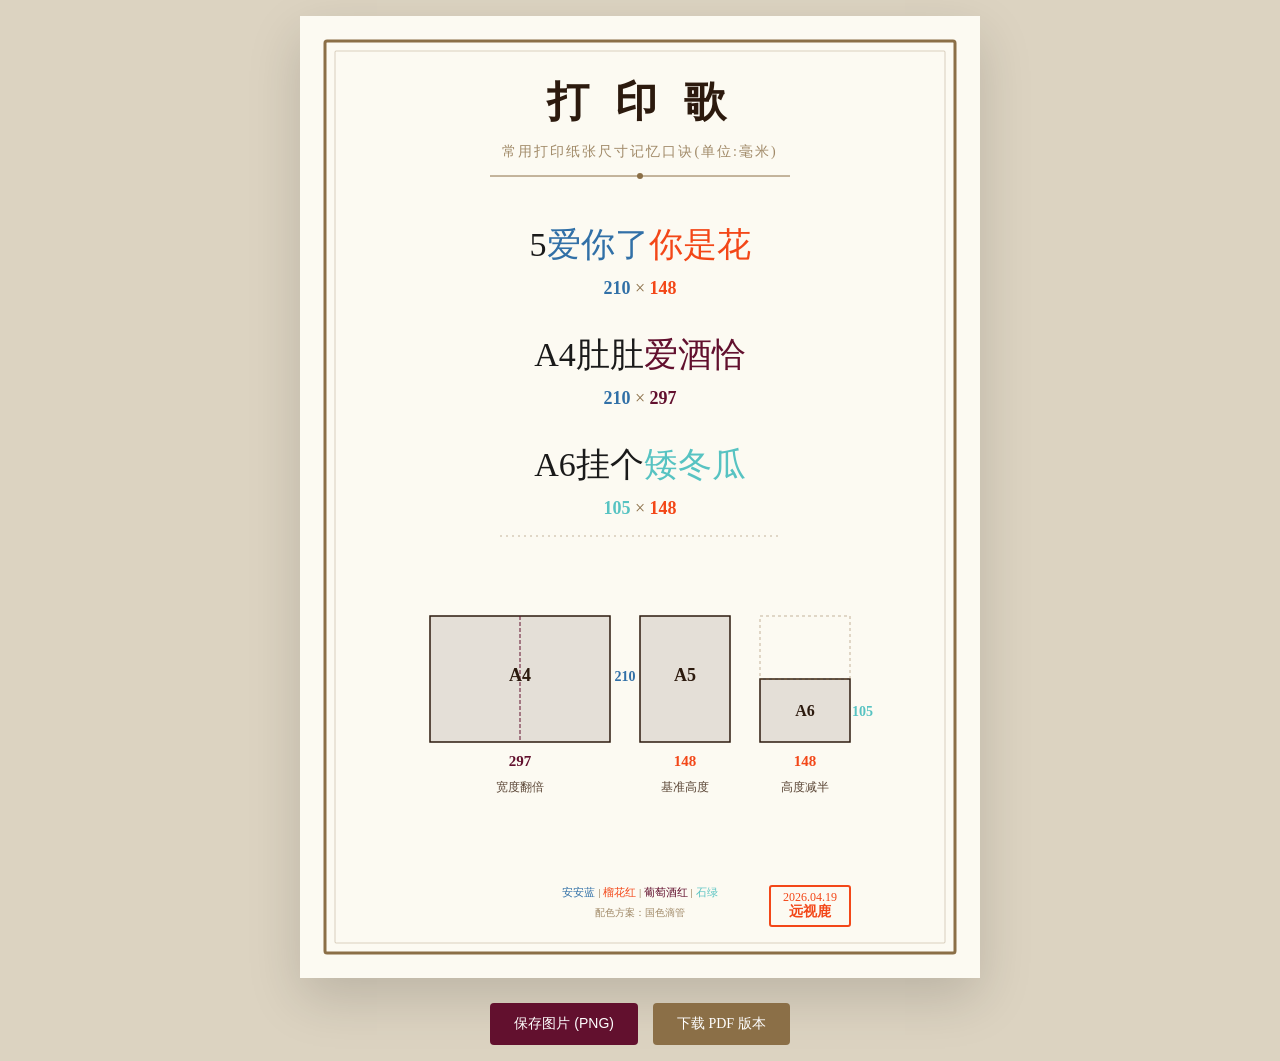
==== commit 23704db4: "style" ====
--- a/dayinge/index.html
+++ b/dayinge/index.html
@@ -3,243 +3,175 @@
 <head>
 <meta charset="UTF-8">
 <meta name="viewport" content="width=device-width, initial-scale=1.0">
-<title>打印歌</title>
-<!--
+<title>打印歌 - 尺寸记忆海报</title>
 <style>
-  body { margin: 0; background: #e8e0d0; display: flex; justify-content: center; align-items: flex-start; min-height: 100vh; padding: 2rem; box-sizing: border-box; }
-  svg  { max-width: 680px; width: 100%; display: block; }
-</style>
--->
-<style>
-body { 
-  margin: 0; 
-  background: #e8e0d0; 
-  /* 改为垂直排列，内容居中 */
-  display: flex; 
-  flex-direction: column; 
-  align-items: center; 
-  /* 移除或减小 padding-top 解决顶部留白 */
-  padding: 1rem 2rem 3rem 2rem; 
-  box-sizing: border-box; 
-  min-height: 100vh; 
-}
+  body { 
+    margin: 0; 
+    background: #dcd3c1; 
+    display: flex; 
+    flex-direction: column; 
+    align-items: center; 
+    padding: 1rem; 
+    box-sizing: border-box; 
+    min-height: 100vh;
+    font-family: "Noto Serif SC", "Source Han Serif SC", "Source Han Serif CN", "Songti SC", serif;
+  }
 
-svg { 
-  max-width: 680px; 
-  width: 100%; 
-  height: auto; /* 确保高度随宽度自适应，防止占位错误 */
-  display: block; 
-}
+  /* 容器阴影，增加纸张立面感 */
+  .svg-container {
+    box-shadow: 0 20px 50px rgba(0,0,0,0.15);
+    background: #fcfaf2;
+    line-height: 0;
+  }
 
-/* 为链接添加一个简单的样式，方便点击 */
-.download-link {
-  margin-top: 20px;
-  padding: 10px 20px;
-  background: #8b6f47;
-  color: white;
-  text-decoration: none;
-  border-radius: 4px;
-  font-family: serif;
-}
+  svg { 
+    max-width: 100%; 
+    height: auto; 
+    display: block; 
+  }
+
+  .controls {
+    margin-top: 25px;
+    display: flex;
+    gap: 15px;
+  }
+
+  .btn {
+    padding: 12px 24px;
+    background: #62102e; /* 借用葡萄酒红 */
+    color: white;
+    text-decoration: none;
+    border-radius: 4px;
+    font-size: 14px;
+    cursor: pointer;
+    border: none;
+    transition: opacity 0.2s;
+  }
+  .btn:hover { opacity: 0.9; }
+  .btn-secondary { background: #8b6f47; }
 </style>
 </head>
 <body>
-<!--
-  打印歌 SVG 海报
-  viewBox: 680 × 962  （竖向 A4 比例，210:297）
-  配色取自国色吸管 https://yuanshilu.top/gsxg
--->
+
+<div class="svg-container">
 <svg id="main-svg" width="680" height="962" viewBox="0 0 680 962" xmlns="http://www.w3.org/2000/svg">
-  <title>打印歌——A4/A5/A6尺寸记忆口诀</title>
-  <desc>宣纸印章风格的打印纸尺寸记忆口诀海报，配色取自国色中国传统色谱</desc>
+  <defs>
+    <filter id="paper-texture" x="0" y="0" width="100%" height="100%">
+      <feTurbulence type="fractalNoise" baseFrequency="0.04" numOctaves="5" result="noise" />
+      <feDiffuseLighting in="noise" lighting-color="#fcfaf2" surfaceScale="2">
+        <feDistantLight azimuth="45" elevation="60" />
+      </feDiffuseLighting>
+    </filter>
+  </defs>
 
-  <style>
-    .poem-bg   { fill: #f5f0e8; }
-    .b-out     { fill: none; stroke: #8b6f47; stroke-width: 2.5; }
-    .b-in      { fill: none; stroke: #8b6f47; stroke-width: 0.8; }
-    .title-txt { font-family: serif; font-size: 28px; font-weight: 500; fill: #2c1a0e; text-anchor: middle; }
-    .poem-line { font-family: serif; font-size: 26px; font-weight: 400; fill: #2c1a0e; text-anchor: middle; letter-spacing: 3px; }
-    .sub-txt   { font-family: serif; font-size: 14px; fill: #7a5c3a; text-anchor: middle; }
-    .note-txt  { font-family: serif; font-size: 11px; fill: #5a4535; }
-    .divider   { stroke: #8b6f47; stroke-width: 0.8; }
-    .dot-bg    { fill: #c8a97a; opacity: 0.18; }
+  <rect width="680" height="962" fill="#fcfaf2" />
+  <rect width="680" height="962" fill="url(#paper-texture)" opacity="0.4" />
 
-    <!--.col-a5l   { fill: #4d8c57; }-->
-    .col-a5l   { fill: #3170a7; } <!--安安蓝-->
-    <!--.col-a5f   { fill: #c03c30; }-->
-    .col-a5f   { fill: #f34718; } <!--榴花红-->
-    <!--.col-a4    { fill: #1a5276; }-->
-    .col-a4    { fill: #62102e; } <!--葡萄酒红-->
-    <!--.col-a6    { fill: #6a4c93; }-->
-    .col-a6    { fill: #57c3c2 } <!--石绿-->
+  <rect x="25" y="25" width="630" height="912" rx="2" fill="none" stroke="#8b6f47" stroke-width="3" />
+  <rect x="35" y="35" width="610" height="892" rx="1" fill="none" stroke="#8b6f47" stroke-width="0.5" opacity="0.6" />
 
-    <!--
-    .box-a5    { fill: #eaf5ec; stroke: #4d8c57; stroke-width: 1.2; }
-    .box-a4    { fill: #e8f0f7; stroke: #1a5276; stroke-width: 1.2; }
-    .box-a6    { fill: #f0ecf7; stroke: #6a4c93; stroke-width: 1.2; }-->
-    .box-a5    { fill: #e4dfd7; stroke: #000000; stroke-width: 1.2; }
-    .box-a4    { fill: #e4dfd7; stroke: #000000; stroke-width: 1.2; }
-    .box-a6    { fill: #e4dfd7; stroke: #000000; stroke-width: 1.2; }
-
-    .box-ghost { fill: none; stroke: #6a4c93; stroke-width: 1; stroke-dasharray: 4,3; }
-    <!--.lbl-a5    { font-family: serif; font-size: 13px; fill: #4d8c57; text-anchor: middle; }
-    .lbl-a4    { font-family: serif; font-size: 13px; fill: #1a5276; text-anchor: middle; }
-    .lbl-a6    { font-family: serif; font-size: 13px; fill: #6a4c93; text-anchor: middle; }-->
-    .lbl-a5    { font-family: serif; font-size: 13px; fill: #000000; text-anchor: middle; }
-    .lbl-a4    { font-family: serif; font-size: 13px; fill: #000000; text-anchor: middle; }
-    .lbl-a6    { font-family: serif; font-size: 13px; fill: #000000; text-anchor: middle; }
-
-    .dim-txt   { font-family: serif; font-size: 11px; }
-
-    .seal-b    { fill: none; stroke: #c03c30; stroke-width: 1.5; }
-    .seal-txt  { font-family: serif; font-size: 11px; fill: #c03c30; text-anchor: middle; }
-    .seal-save-b   { fill: none; stroke: #1a5276; stroke-width: 1.5; }
-    .seal-save-txt { font-family: serif; font-size: 11px; fill: #1a5276; text-anchor: middle; }
-
-    .credit-txt { font-family: serif; font-size: 10px; fill: #8b6f47; }
-    .credit-lnk { font-family: serif; font-size: 10px; fill: #8b6f47; text-decoration: underline; cursor: pointer; }
-  </style>
-
-  <!-- 背景 & 边框 -->
-  <rect width="680" height="962" class="poem-bg"/>
-  <circle cx="60"  cy="76"  r="32" class="dot-bg"/>
-  <circle cx="620" cy="76"  r="32" class="dot-bg"/>
-  <circle cx="60"  cy="886" r="32" class="dot-bg"/>
-  <circle cx="620" cy="886" r="32" class="dot-bg"/>
-  <rect x="28" y="35" width="624" height="892" rx="2" class="b-out"/>
-  <rect x="38" y="48" width="604" height="866" rx="1" class="b-in"/>
-
-  <!-- 标题 -->
-  <text x="340" y="114" class="title-txt">《 打 印 歌 》</text>
-  <line x1="100" y1="134" x2="580" y2="134" class="divider"/>
-  <line x1="110" y1="142" x2="570" y2="142" class="divider" stroke-dasharray="3,4"/>
-
-  <!-- A5 句 -->
-  <text y="202" class="poem-line">
-    <tspan x="340" text-anchor="middle">
-      <tspan fill="#2c1a0e">5</tspan><tspan class="col-a5l">爱你了</tspan><tspan class="col-a5f">你是花</tspan>
-    </tspan>
-  </text>
-  <text x="340" y="233" class="sub-txt">
-    <tspan fill="#7a5c3a"></tspan><tspan class="col-a5l">21.0</tspan><tspan fill="#7a5c3a"> cm·</tspan><tspan class="col-a5f">14.8</tspan><tspan fill="#7a5c3a"> cm</tspan>
-  </text>
-
-  <!-- A4 句 -->
-  <text y="296" class="poem-line">
-    <tspan x="340" text-anchor="middle">
-      <tspan fill="#2c1a0e">A4肚肚</tspan><tspan class="col-a4">爱酒恰</tspan>
-    </tspan>
-  </text>
-  <text x="340" y="326" class="sub-txt">
-    <tspan fill="#7a5c3a"></tspan>
-    <tspan class="col-a5l">21.0</tspan>
-    <tspan fill="#7a5c3a"> cm·</tspan><tspan class="col-a4">29.7</tspan><tspan fill="#7a5c3a"> cm</tspan>
-  </text>
-
-  <!-- A6 句 -->
-  <text y="392" class="poem-line">
-    <tspan x="340" text-anchor="middle">
-      <tspan fill="#2c1a0e">A6挂个</tspan><tspan class="col-a6">矮冬瓜</tspan><tspan fill="#2c1a0e"></tspan>
-    </tspan>
-  </text>
-  <text x="340" y="423" class="sub-txt">
-    <tspan fill="#7a5c3a"></tspan><tspan class="col-a6">10.5</tspan><tspan fill="#7a5c3a"> cm·</tspan>
-    <tspan class="col-a5f">14.8</tspan>
-    <tspan fill="#7a5c3a"> cm</tspan>
-  </text>
-
-  <!-- 分割线 -->
-  <line x1="110" y1="453" x2="570" y2="453" class="divider" stroke-dasharray="3,4"/>
-  <line x1="100" y1="461" x2="580" y2="461" class="divider"/>
-
-  <!-- A4 框 -->
-  <rect x="144" y="562" width="175" height="124" class="box-a4"/>
-  <line x1="232" y1="562" x2="232" y2="686" stroke="#1a5276" stroke-width="1" stroke-dasharray="5,3"/>
-  <text x="232" y="632" class="lbl-a4">A4</text>
-  <text x="232" y="704" class="dim-txt col-a4" text-anchor="middle" >297</text>
-  <text x="232" y="730" class="note-txt" text-anchor="middle">胖一倍</text>
-  <text x="232" y="756" class="note-txt" text-anchor="middle">'4' 字：啤酒肚</text>
-
-  <!-- A5 框 -->
-  <rect x="340" y="562" width="88" height="124" class="box-a5"/>
-  <text x="384" y="632" class="lbl-a5">A5</text>
-  <text x="384" y="704" text-anchor="middle" class="dim-txt col-a5f">148</text>
-  <text x="384" y="730" font-family="serif" font-size="11" fill="#5a4535" text-anchor="middle">基准</text>
-  <text x="384" y="756" font-family="serif" font-size="11" fill="#5a4535" text-anchor="middle">高递减｜宽递增</text>
-  <text x="330" y="615" class="dim-txt col-a5l" text-anchor="end" >2</text>
-  <text x="330" y="628" class="dim-txt col-a5l" text-anchor="end" >1</text>
-  <text x="330" y="641" class="dim-txt col-a5l" text-anchor="end" >0</text>
-  <!--text x="326" y="641" class="dim-txt" text-anchor="end">递</text>
-  <text x="326" y="654" class="dim-txt" text-anchor="end">减</text-->
-
-  <!-- A6 ghost：x=448 y=562 w=88 h=78 -->
-  <rect x="448" y="562" width="88" height="62" class="box-ghost"/>
-  <!-- A6 实线：x=448 y=607 w=88 h=79 底=686 -->
-  <rect x="448" y="624" width="88" height="62" class="box-a6"/>
-  <text x="492" y="659" class="lbl-a6">A6</text>
-  <text x="454" y="646" class="dim-txt col-a6" text-anchor="middle" >1</text>
-  <text x="454" y="659" class="dim-txt col-a6" text-anchor="middle" >0</text>
-  <text x="454" y="672" class="dim-txt col-a6" text-anchor="middle" >5</text>
-  <text x="492" y="704" class="dim-txt col-a5f" text-anchor="middle">148</text>
-  <text x="492" y="730" class="note-txt" text-anchor="middle">矮一半</text>
-  <text x="492" y="756" class="note-txt" text-anchor="middle">'6' 字：矮冬瓜</text>
-
-  <!-- ══════════════════════════════════════════
-       右下角（右对齐 x=628）：
-         印章 远视鹿  top=769 h=36 底=805  → 链接 yuanshilu.top
-         日期         y=835
-         配色备注     y=855
-
-       左下角：
-         印章 留存备览  水平与远视鹿对齐 top=769 h=36
-                       左边与A4框左边对齐 x=144
-                       点击保存SVG为PNG
-  ══════════════════════════════════════════ -->
-
-  <!-- 远视鹿印章（右下） -->
-  <a href="https://yuanshilu.top" target="_blank" style="cursor:pointer;">
-    <rect x="556" y="869" width="72" height="36" rx="2" class="seal-b"/>
-    <rect x="559" y="872" width="66" height="30" rx="1" class="seal-b" stroke-dasharray="2,2"/>
-    <text x="592" y="892" class="seal-txt">远视鹿</text>
-  </a>
-
-  <!-- 日期 -->
-  <text x="592" y="860" font-family="serif" font-size="12" fill="#a08060" text-anchor="middle">2026.04.19</text>
-
-  <!-- 留存备览印章（左下，与远视鹿水平对齐，左边 x=144） -->
-  <g id="save-stamp" style="cursor:pointer;" onclick="saveSvgAsPng()">
-    <rect x="144" y="869" width="72" height="36" rx="2" class="seal-save-b"/>
-    <rect x="147" y="872" width="66" height="30" rx="1" class="seal-save-b" stroke-dasharray="2,2"/>
-    <text x="180" y="892" class="seal-save-txt">留存备览</text>
+  <g transform="translate(340, 100)">
+    <text y="0" font-family="serif" font-size="42" font-weight="700" fill="#2c1a0e" text-anchor="middle" letter-spacing="8">打 印 歌</text>
+    <text y="40" font-family="serif" font-size="14" fill="#8b6f47" text-anchor="middle" letter-spacing="2" opacity="0.8">常用打印纸张尺寸记忆口诀(单位:毫米)</text>
+    <path d="M -150 60 L 150 60" stroke="#8b6f47" stroke-width="1" />
+    <circle cx="0" cy="60" r="3" fill="#8b6f47" />
   </g>
 
-  <!-- 配色备注 -->
-  <text x="180" y="835" class="credit-txt" text-anchor="middle"><tspan class="col-a5l">安安蓝</tspan><tspan class="col-a5f">榴花红</tspan></text>
-  <text x="180" y="848" class="credit-txt" text-anchor="middle"><tspan class="col-a4">葡萄酒红</tspan><tspan class="col-a6">石绿</tspan></text>
-  <text x="180" y="860" text-anchor="middle">
-    <tspan class="credit-txt">配色 </tspan><tspan class="credit-lnk" onclick="window.open('https://yuanshilu.top/gsxg','_blank')">国色滴管</tspan>
-  </text>
+  <g transform="translate(340, 240)">
+    <g>
+      <text font-family="serif" font-size="34" font-weight="500" fill="#1a1a1a" text-anchor="middle">
+        <tspan>5</tspan><tspan fill="#3170a7">爱你了</tspan><tspan fill="#f34718">你是花</tspan>
+      </text>
+      <text y="38" font-family="serif" font-size="18" font-weight="bold" text-anchor="middle">
+        <tspan fill="#3170a7">210</tspan><tspan fill="#8b6f47" font-weight="normal"> × </tspan><tspan fill="#f34718">148</tspan><tspan fill="#8b6f47" font-size="12" font-weight="normal"></tspan>
+      </text>
+    </g>
 
+    <g transform="translate(0, 110)">
+      <text font-family="serif" font-size="34" font-weight="500" fill="#1a1a1a" text-anchor="middle">
+        <tspan>A4肚肚</tspan><tspan fill="#62102e">爱酒恰</tspan>
+      </text>
+      <text y="38" font-family="serif" font-size="18" font-weight="bold" text-anchor="middle">
+        <tspan fill="#3170a7">210</tspan><tspan fill="#8b6f47" font-weight="normal"> × </tspan><tspan fill="#62102e">297</tspan><tspan fill="#8b6f47" font-size="12" font-weight="normal"></tspan>
+      </text>
+    </g>
+
+    <g transform="translate(0, 220)">
+      <text font-family="serif" font-size="34" font-weight="500" fill="#1a1a1a" text-anchor="middle">
+        <tspan>A6挂个</tspan><tspan fill="#57c3c2">矮冬瓜</tspan>
+      </text>
+      <text y="38" font-family="serif" font-size="18" font-weight="bold" text-anchor="middle">
+        <tspan fill="#57c3c2">105</tspan><tspan fill="#8b6f47" font-weight="normal"> × </tspan><tspan fill="#f34718">148</tspan><tspan fill="#8b6f47" font-size="12" font-weight="normal"></tspan>
+      </text>
+    </g>
+  </g>
+
+  <path d="M 200 520 L 480 520" stroke="#8b6f47" stroke-width="0.5" stroke-dasharray="2,4" />
+
+  <g transform="translate(0, 580)">
+    <rect x="130" y="20" width="180" height="126" fill="#e4dfd7" stroke="#2c1a0e" stroke-width="1.5" />
+    <line x1="220" y1="20" x2="220" y2="146" stroke="#62102e" stroke-width="1" stroke-dasharray="4,2" />
+    <text x="220" y="85" font-family="serif" font-size="18" font-weight="bold" fill="#2c1a0e" text-anchor="middle">A4</text>
+    <text x="220" y="170" font-family="serif" font-size="15" font-weight="bold" fill="#62102e" text-anchor="middle">297</text>
+    <text x="220" y="195" font-family="serif" font-size="12" fill="#5a4535" text-anchor="middle">宽度翻倍</text>
+
+    <rect x="340" y="20" width="90" height="126" fill="#e4dfd7" stroke="#2c1a0e" stroke-width="1.5" />
+    <text x="385" y="85" font-family="serif" font-size="18" font-weight="bold" fill="#2c1a0e" text-anchor="middle">A5</text>
+    <text x="385" y="170" font-family="serif" font-size="15" font-weight="bold" fill="#f34718" text-anchor="middle">148</text>
+    <text x="385" y="195" font-family="serif" font-size="12" fill="#5a4535" text-anchor="middle">基准高度</text>
+    <text x="325" y="85" font-family="serif" font-size="14" font-weight="bold" fill="#3170a7" text-anchor="middle">210</text>
+
+    <rect x="460" y="83" width="90" height="63" fill="#e4dfd7" stroke="#2c1a0e" stroke-width="1.5" />
+    <rect x="460" y="20" width="90" height="63" fill="none" stroke="#8b6f47" stroke-width="1" stroke-dasharray="3,3" opacity="0.5" />
+    <text x="505" y="120" font-family="serif" font-size="16" font-weight="bold" fill="#2c1a0e" text-anchor="middle">A6</text>
+    <text x="505" y="170" font-family="serif" font-size="15" font-weight="bold" fill="#f34718" text-anchor="middle">148</text>
+    <text x="552" y="120" font-family="serif" font-size="14" font-weight="bold" fill="#57c3c2" text-anchor="left">105</text>
+    <text x="505" y="195" font-family="serif" font-size="12" fill="#5a4535" text-anchor="middle">高度减半</text>
+  </g>
+
+  <g transform="translate(0, 850)">
+    <g transform="translate(340, 30)">
+        <text font-family="serif" font-size="11" fill="#8b6f47" text-anchor="middle">
+            <tspan fill="#3170a7">安安蓝</tspan> | <tspan fill="#f34718">榴花红</tspan> | <tspan fill="#62102e">葡萄酒红</tspan> | <tspan fill="#57c3c2">石绿</tspan>
+        </text>
+        <text y="20" font-family="serif" font-size="10" fill="#8b6f47" text-anchor="middle" opacity="0.8" onclick="window.open('https://yuanshilu.top/gsxg','_blank')">配色方案：国色滴管</text>
+    </g>
+
+    <a href="https://yuanshilu.top" target="_blank" style="text-decoration:none;">
+      <g transform="translate(470, 20)">
+        <rect width="80" height="40" rx="2" fill="none" stroke="#f34718" stroke-width="2" />
+        <text x="40" y="30" font-family="serif" font-size="14" font-weight="bold" fill="#f34718" text-anchor="middle">远视鹿</text>
+        <text x="40" y="15" font-family="serif" font-size="12" fill="#f34718" text-anchor="middle">2026.04.19</text>
+      </g>
+    </a>
+  </g>
 </svg>
+</div>
 
-<br>
-<a href="./dayinge.pdf" class="download-link">PDF 版本</a>
+<div class="controls">
+    <button class="btn" onclick="saveSvgAsPng()">保存图片 (PNG)</button>
+    <a href="./dayinge.pdf" class="btn btn-secondary">下载 PDF 版本</a>
+</div>
 
 <script>
 function saveSvgAsPng() {
   const svg = document.getElementById('main-svg');
   const serializer = new XMLSerializer();
-  const svgStr = serializer.serializeToString(svg);
-  const svgBlob = new Blob([svgStr], { type: 'image/svg+xml;charset=utf-8' });
-  const url = URL.createObjectURL(svgBlob);
+  let svgStr = serializer.serializeToString(svg);
+  
+  // 确保导出时包含字体信息
+  const blob = new Blob([svgStr], { type: 'image/svg+xml;charset=utf-8' });
+  const url = URL.createObjectURL(blob);
 
   const img = new Image();
   img.onload = function () {
-    const scale = 2; // 2x 清晰度
+    const scale = 3; // 提升到 3 倍清晰度，适合打印
     const canvas = document.createElement('canvas');
-    canvas.width  = svg.width.baseVal.value * scale;
-    canvas.height = svg.height.baseVal.value * scale;
+    canvas.width  = svg.getAttribute('width') * scale;
+    canvas.height = svg.getAttribute('height') * scale;
     const ctx = canvas.getContext('2d');
+    ctx.fillStyle = "#fcfaf2"; // 确保背景不透明
+    ctx.fillRect(0, 0, canvas.width, canvas.height);
     ctx.scale(scale, scale);
     ctx.drawImage(img, 0, 0);
     URL.revokeObjectURL(url);
@@ -247,7 +179,7 @@
     canvas.toBlob(function (blob) {
       const a = document.createElement('a');
       a.href = URL.createObjectURL(blob);
-      a.download = '打印歌.png';
+      a.download = '打印歌_尺寸海报.png';
       a.click();
     }, 'image/png');
   };
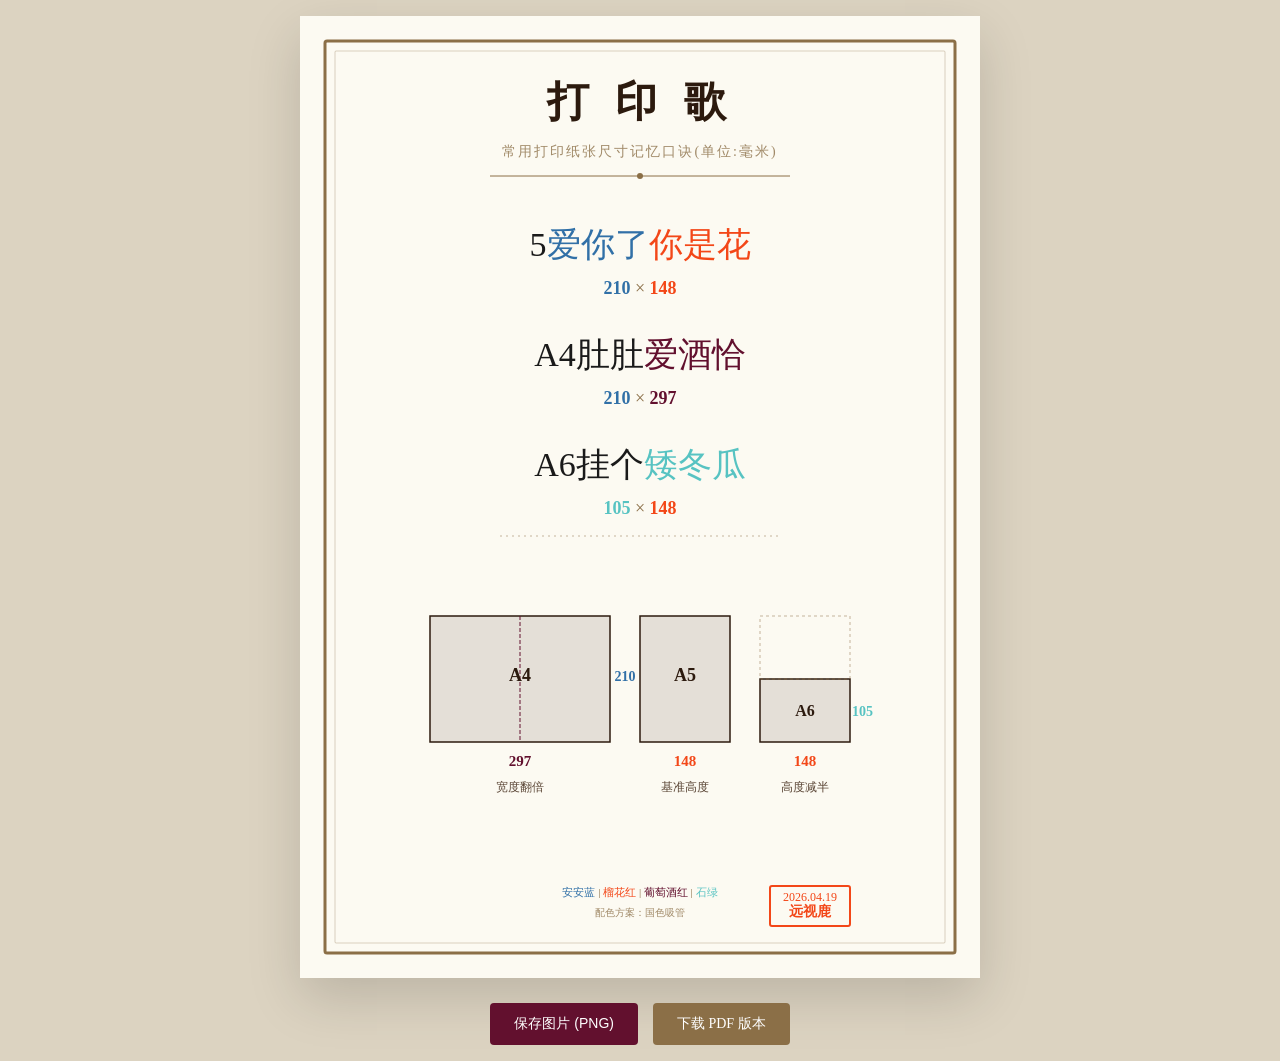
==== commit 9e53ba1a: "up info" ====
--- a/dayinge/index.html
+++ b/dayinge/index.html
@@ -134,7 +134,7 @@
         <text font-family="serif" font-size="11" fill="#8b6f47" text-anchor="middle">
             <tspan fill="#3170a7">安安蓝</tspan> | <tspan fill="#f34718">榴花红</tspan> | <tspan fill="#62102e">葡萄酒红</tspan> | <tspan fill="#57c3c2">石绿</tspan>
         </text>
-        <text y="20" font-family="serif" font-size="10" fill="#8b6f47" text-anchor="middle" opacity="0.8" onclick="window.open('https://yuanshilu.top/gsxg','_blank')">配色方案：国色滴管</text>
+        <text y="20" font-family="serif" font-size="10" fill="#8b6f47" text-anchor="middle" opacity="0.8" onclick="window.open('https://yuanshilu.top/gsxg','_blank')">配色方案：国色吸管</text>
     </g>
 
     <a href="https://yuanshilu.top" target="_blank" style="text-decoration:none;">
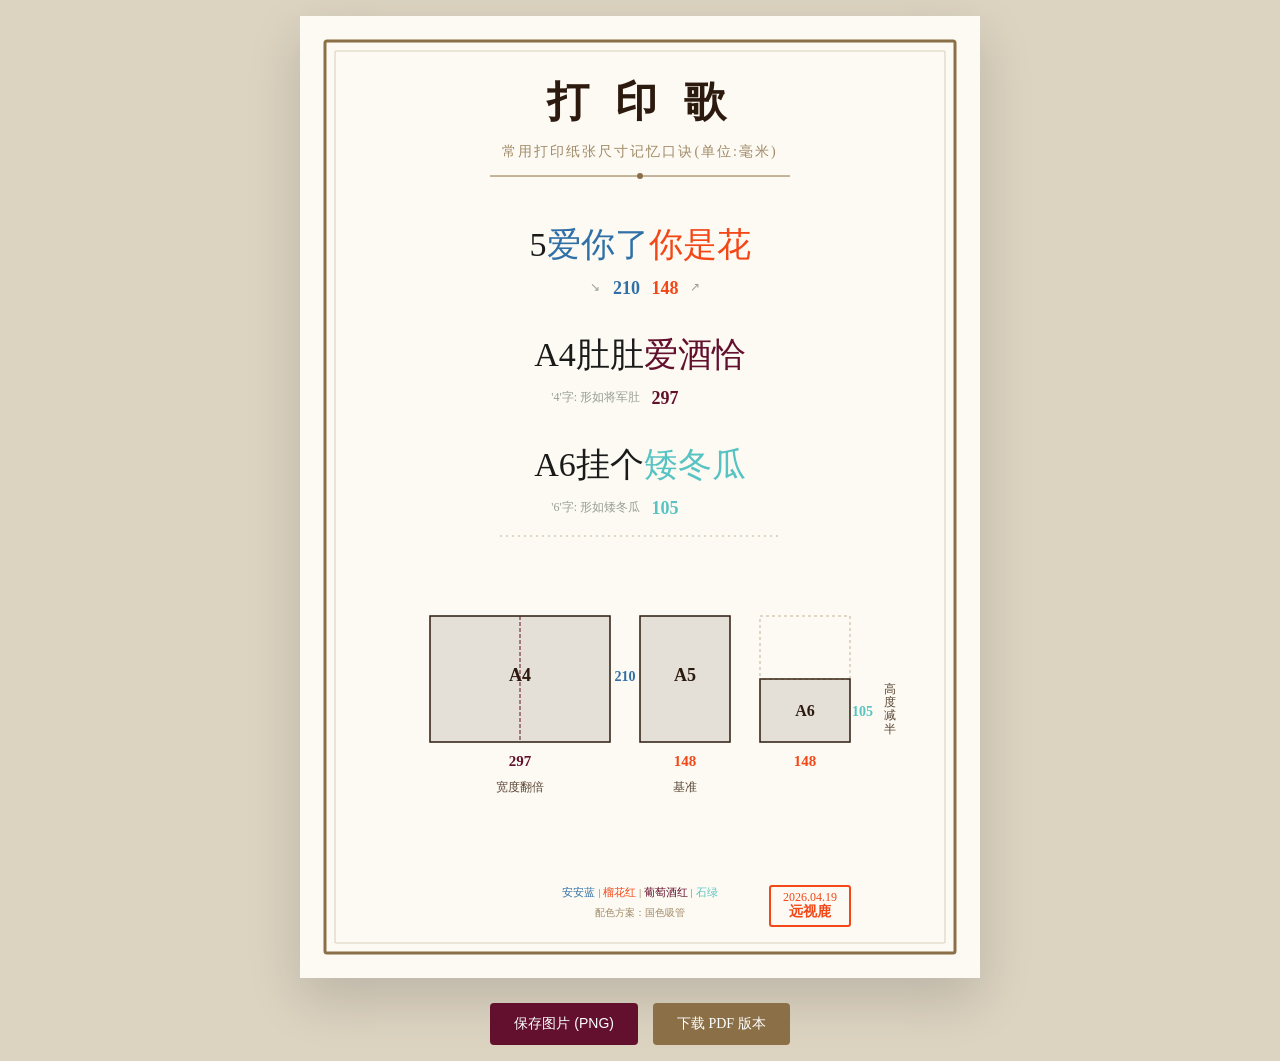
==== commit 2a58a27b: "dayinge: up info" ====
--- a/dayinge/index.html
+++ b/dayinge/index.html
@@ -82,27 +82,34 @@
       <text font-family="serif" font-size="34" font-weight="500" fill="#1a1a1a" text-anchor="middle">
         <tspan>5</tspan><tspan fill="#3170a7">爱你了</tspan><tspan fill="#f34718">你是花</tspan>
       </text>
-      <text y="38" font-family="serif" font-size="18" font-weight="bold" text-anchor="middle">
-        <tspan fill="#3170a7">210</tspan><tspan fill="#8b6f47" font-weight="normal"> × </tspan><tspan fill="#f34718">148</tspan><tspan fill="#8b6f47" font-size="12" font-weight="normal"></tspan>
-      </text>
+      <text x="0" y="38" font-family="serif" font-size="18" font-weight="bold" text-anchor="end">
+        <tspan fill="#3170a7">210</tspan>
+      </text>
+      <text x="25" y="38" font-family="serif" font-size="18" font-weight="bold" text-anchor="middle">
+        <tspan fill="#f34718">148</tspan>
+      </text>
+      <text x="-50" y="35" font-family="serif" font-size="12" fill="#979f97" text-anchor="start">↘</text>
+      <text x="50" y="35" font-family="serif" font-size="12" fill="#979f97" text-anchor="start">↗</text>
     </g>
 
     <g transform="translate(0, 110)">
       <text font-family="serif" font-size="34" font-weight="500" fill="#1a1a1a" text-anchor="middle">
         <tspan>A4肚肚</tspan><tspan fill="#62102e">爱酒恰</tspan>
       </text>
-      <text y="38" font-family="serif" font-size="18" font-weight="bold" text-anchor="middle">
-        <tspan fill="#3170a7">210</tspan><tspan fill="#8b6f47" font-weight="normal"> × </tspan><tspan fill="#62102e">297</tspan><tspan fill="#8b6f47" font-size="12" font-weight="normal"></tspan>
-      </text>
+      <text x="25" y="38" font-family="serif" font-size="18" font-weight="bold" text-anchor="middle">
+        <tspan fill="#62102e">297</tspan><tspan fill="#8b6f47" font-size="12" font-weight="normal"></tspan>
+      </text>
+      <text x="0" y="35" font-family="serif" font-size="12" fill="#979f97" text-anchor="end">'4'字: 形如将军肚</text>
     </g>
 
     <g transform="translate(0, 220)">
       <text font-family="serif" font-size="34" font-weight="500" fill="#1a1a1a" text-anchor="middle">
         <tspan>A6挂个</tspan><tspan fill="#57c3c2">矮冬瓜</tspan>
       </text>
-      <text y="38" font-family="serif" font-size="18" font-weight="bold" text-anchor="middle">
-        <tspan fill="#57c3c2">105</tspan><tspan fill="#8b6f47" font-weight="normal"> × </tspan><tspan fill="#f34718">148</tspan><tspan fill="#8b6f47" font-size="12" font-weight="normal"></tspan>
-      </text>
+      <text x="25" y="38" font-family="serif" font-size="18" font-weight="bold" text-anchor="middle">
+        <tspan fill="#57c3c2">105</tspan>
+      </text>
+      <text x="0" y="35" font-family="serif" font-size="12" fill="#979f97" text-anchor="end">'6'字: 形如矮冬瓜</text>
     </g>
   </g>
 
@@ -118,7 +125,7 @@
     <rect x="340" y="20" width="90" height="126" fill="#e4dfd7" stroke="#2c1a0e" stroke-width="1.5" />
     <text x="385" y="85" font-family="serif" font-size="18" font-weight="bold" fill="#2c1a0e" text-anchor="middle">A5</text>
     <text x="385" y="170" font-family="serif" font-size="15" font-weight="bold" fill="#f34718" text-anchor="middle">148</text>
-    <text x="385" y="195" font-family="serif" font-size="12" fill="#5a4535" text-anchor="middle">基准高度</text>
+    <text x="385" y="195" font-family="serif" font-size="12" fill="#5a4535" text-anchor="middle">基准</text>
     <text x="325" y="85" font-family="serif" font-size="14" font-weight="bold" fill="#3170a7" text-anchor="middle">210</text>
 
     <rect x="460" y="83" width="90" height="63" fill="#e4dfd7" stroke="#2c1a0e" stroke-width="1.5" />
@@ -126,7 +133,10 @@
     <text x="505" y="120" font-family="serif" font-size="16" font-weight="bold" fill="#2c1a0e" text-anchor="middle">A6</text>
     <text x="505" y="170" font-family="serif" font-size="15" font-weight="bold" fill="#f34718" text-anchor="middle">148</text>
     <text x="552" y="120" font-family="serif" font-size="14" font-weight="bold" fill="#57c3c2" text-anchor="left">105</text>
-    <text x="505" y="195" font-family="serif" font-size="12" fill="#5a4535" text-anchor="middle">高度减半</text>
+    <text x="590" y="97" font-family="serif" font-size="12" fill="#5a4535" text-anchor="middle">高</text>
+    <text x="590" y="110" font-family="serif" font-size="12" fill="#5a4535" text-anchor="middle">度</text>
+    <text x="590" y="123" font-family="serif" font-size="12" fill="#5a4535" text-anchor="middle">减</text>
+    <text x="590" y="137" font-family="serif" font-size="12" fill="#5a4535" text-anchor="middle">半</text>
   </g>
 
   <g transform="translate(0, 850)">
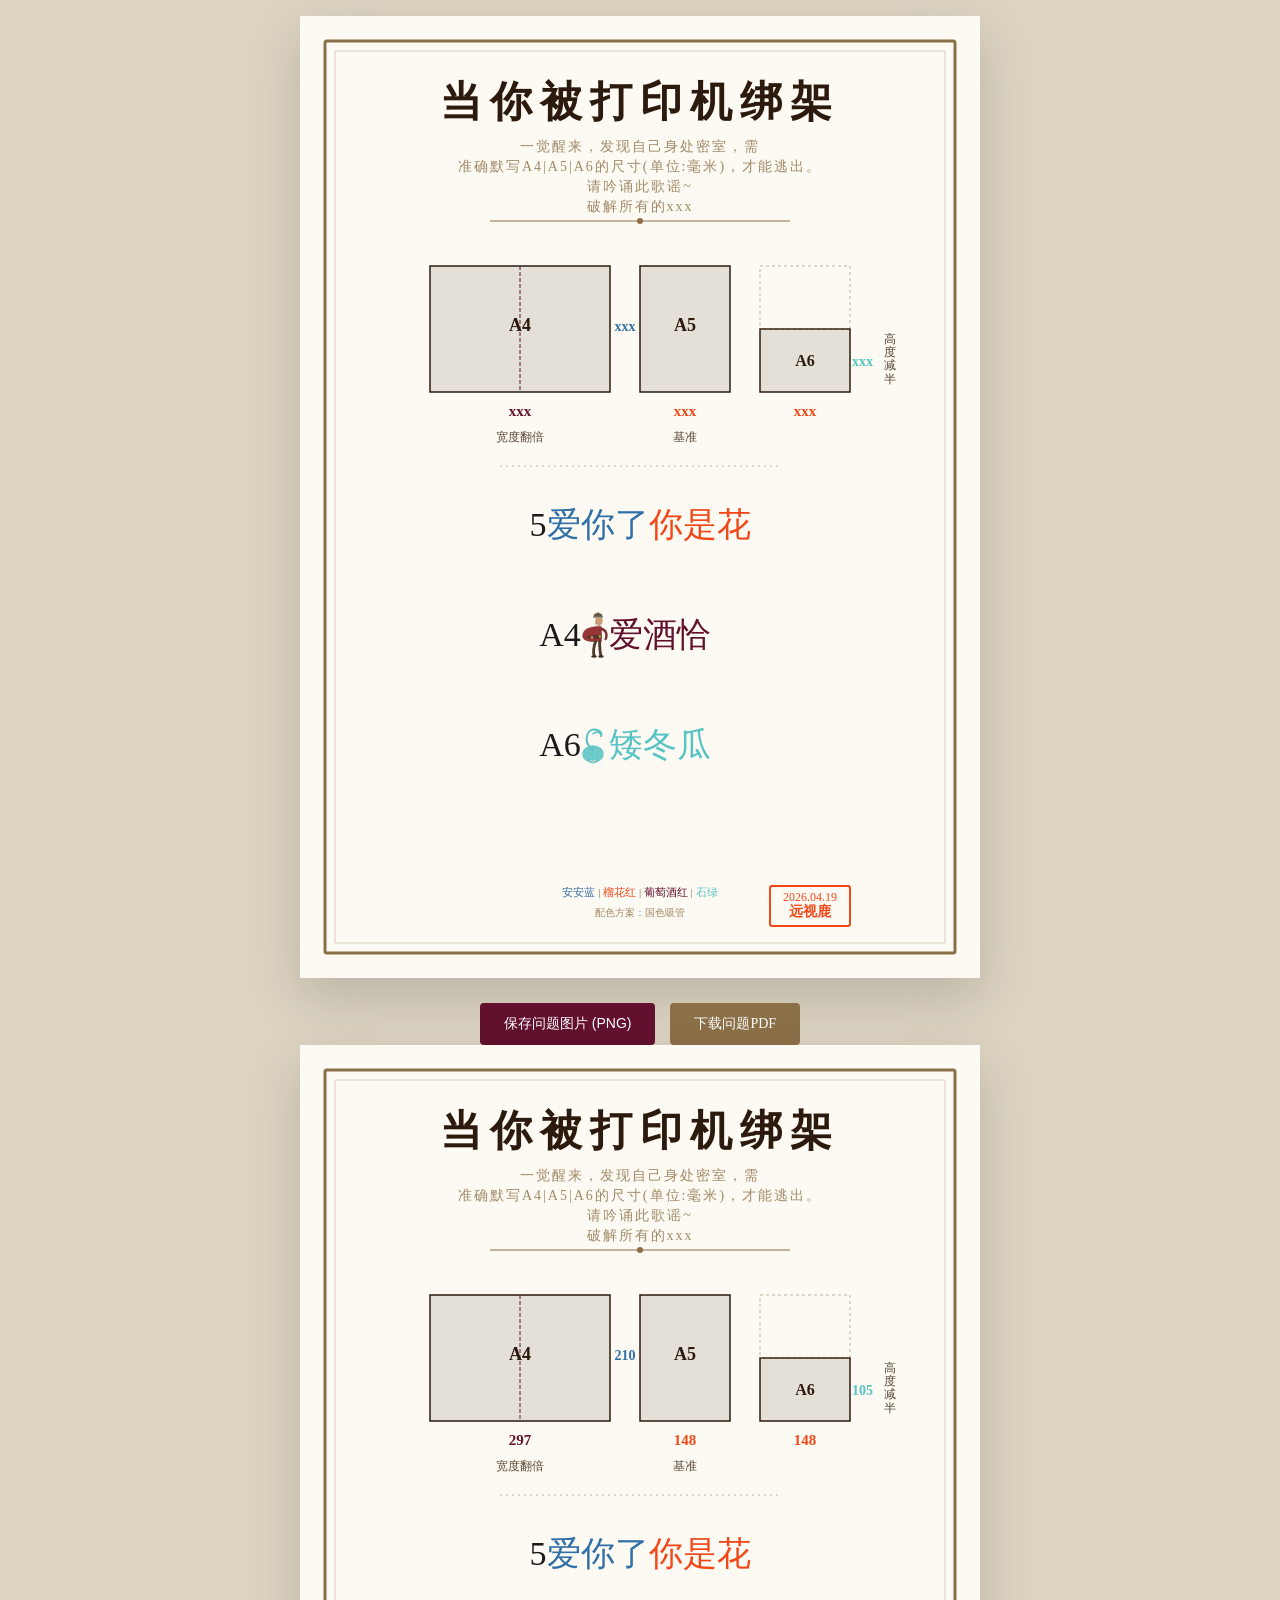
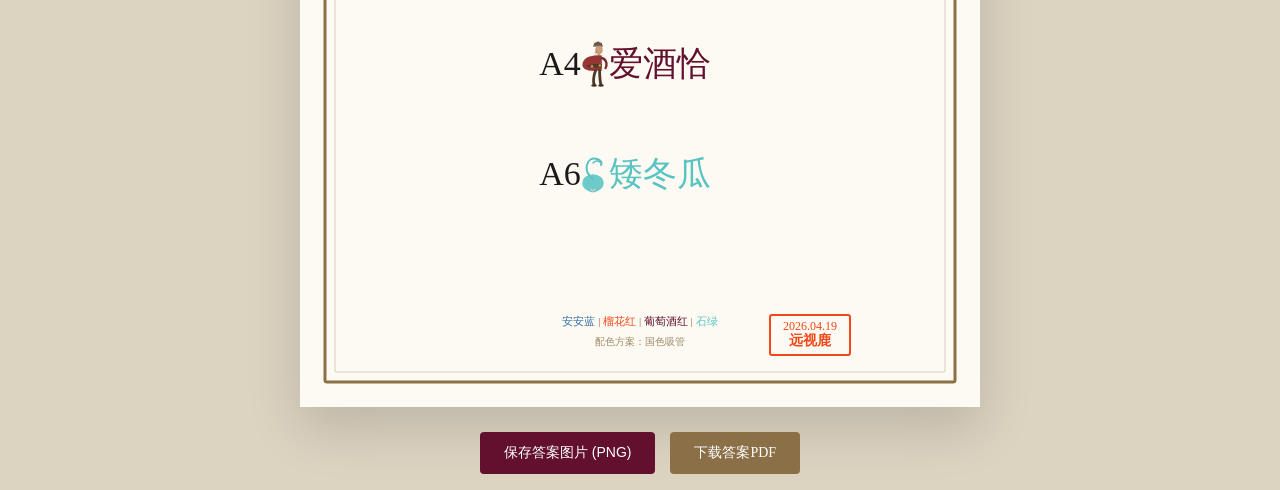
==== commit 4e8f49fe: "dayinge as 2" ====
--- a/dayinge/index.html
+++ b/dayinge/index.html
@@ -3,7 +3,7 @@
 <head>
 <meta charset="UTF-8">
 <meta name="viewport" content="width=device-width, initial-scale=1.0">
-<title>打印歌 - 尺寸记忆海报</title>
+<title>打印歌 - 尺寸记忆</title>
 <style>
   body { 
     margin: 0; 
@@ -54,7 +54,7 @@
 <body>
 
 <div class="svg-container">
-<svg id="main-svg" width="680" height="962" viewBox="0 0 680 962" xmlns="http://www.w3.org/2000/svg">
+<svg id="main-svg0" width="680" height="962" viewBox="0 0 680 962" xmlns="http://www.w3.org/2000/svg">
   <defs>
     <filter id="paper-texture" x="0" y="0" width="100%" height="100%">
       <feTurbulence type="fractalNoise" baseFrequency="0.04" numOctaves="5" result="noise" />
@@ -71,51 +71,274 @@
   <rect x="35" y="35" width="610" height="892" rx="1" fill="none" stroke="#8b6f47" stroke-width="0.5" opacity="0.6" />
 
   <g transform="translate(340, 100)">
-    <text y="0" font-family="serif" font-size="42" font-weight="700" fill="#2c1a0e" text-anchor="middle" letter-spacing="8">打 印 歌</text>
-    <text y="40" font-family="serif" font-size="14" fill="#8b6f47" text-anchor="middle" letter-spacing="2" opacity="0.8">常用打印纸张尺寸记忆口诀(单位:毫米)</text>
-    <path d="M -150 60 L 150 60" stroke="#8b6f47" stroke-width="1" />
-    <circle cx="0" cy="60" r="3" fill="#8b6f47" />
-  </g>
-
-  <g transform="translate(340, 240)">
+    <text y="0" font-family="serif" font-size="42" font-weight="700" fill="#2c1a0e" text-anchor="middle" letter-spacing="8">当你被打印机绑架</text>
+    <text y="35" font-family="serif" font-size="14" fill="#8b6f47" text-anchor="middle" letter-spacing="2" opacity="0.8">一觉醒来，发现自己身处密室，需</text>
+    <text y="55" font-family="serif" font-size="14" fill="#8b6f47" text-anchor="middle" letter-spacing="2" opacity="0.8">准确默写A4|A5|A6的尺寸(单位:毫米)，才能逃出。</text>
+    <text y="75" font-family="serif" font-size="14" fill="#8b6f47" text-anchor="middle" letter-spacing="2" opacity="0.8">请吟诵此歌谣~</text>
+    <text y="95" font-family="serif" font-size="14" fill="#8b6f47" text-anchor="middle" letter-spacing="2" opacity="0.8">破解所有的xxx</text>
+    <path d="M -150 105 L 150 105" stroke="#8b6f47" stroke-width="1" />
+    <circle cx="0" cy="105" r="3" fill="#8b6f47" />
+  </g>
+
+  <g transform="translate(340, 520)">
     <g>
       <text font-family="serif" font-size="34" font-weight="500" fill="#1a1a1a" text-anchor="middle">
         <tspan>5</tspan><tspan fill="#3170a7">爱你了</tspan><tspan fill="#f34718">你是花</tspan>
       </text>
-      <text x="0" y="38" font-family="serif" font-size="18" font-weight="bold" text-anchor="end">
+      <!--text x="0" y="38" font-family="serif" font-size="18" font-weight="bold" text-anchor="end">
         <tspan fill="#3170a7">210</tspan>
       </text>
       <text x="25" y="38" font-family="serif" font-size="18" font-weight="bold" text-anchor="middle">
         <tspan fill="#f34718">148</tspan>
-      </text>
-      <text x="-50" y="35" font-family="serif" font-size="12" fill="#979f97" text-anchor="start">↘</text>
-      <text x="50" y="35" font-family="serif" font-size="12" fill="#979f97" text-anchor="start">↗</text>
+      </text-->
+      <!--text x="-50" y="35" font-family="serif" font-size="12" fill="#979f97" text-anchor="start">↘</text-->
+      <!--text x="50" y="35" font-family="serif" font-size="12" fill="#979f97" text-anchor="start">↗</text-->
     </g>
 
     <g transform="translate(0, 110)">
+      <text x="-80" font-family="serif" font-size="34" font-weight="500" fill="#1a1a1a" text-anchor="middle">
+        <tspan>A4</tspan>
+      </text>
+      <text x="20" font-family="serif" font-size="34" font-weight="500" fill="#1a1a1a" text-anchor="middle">
+        <tspan fill="#62102e">爱酒恰</tspan>
+      </text>
+
+      <!--text x="25" y="38" font-family="serif" font-size="18" font-weight="bold" text-anchor="middle">
+        <tspan fill="#62102e">297</tspan><tspan fill="#8b6f47" font-size="12" font-weight="normal"></tspan>
+      </text-->
+      <!--text x="-20" y="35" font-family="serif" font-size="12" fill="#979f97" text-anchor="end">将军肚</text-->
+<!-- 替换 <text x="-20" y="35" ...>将军肚</text> -->
+
+<!-- 替换 <text x="-20" y="35" ...>将军肚</text> -->
+<g transform="translate(-90, -40) scale(0.20)" opacity="0.9">
+  <!-- 帽子 -->
+  <path d="M220,52 L260,52 L260,42 L240,32 L220,42 Z" fill="#5a4535" stroke="#3a2515" stroke-width="1"/>
+  <rect x="215" y="52" width="50" height="6" rx="1" fill="#3a2515"/>
+  <!-- 头 -->
+  <ellipse cx="245" cy="75" rx="18" ry="20" fill="#c8936a" stroke="#a07050" stroke-width="1"/>
+  <!-- 胡须 -->
+  <path d="M232,82 Q225,85 222,90" stroke="#3a2515" stroke-width="1.5" fill="none" stroke-linecap="round"/>
+  <path d="M235,85 Q228,90 227,96" stroke="#3a2515" stroke-width="1.5" fill="none" stroke-linecap="round"/>
+  <!-- 脖子 -->
+  <rect x="237" y="93" width="14" height="10" fill="#c8936a"/>
+  <!-- 身体大肚 -->
+  <path d="M228,103 Q180,108 168,130 Q155,155 175,170 Q195,182 228,178 L258,178 L258,103 Z" fill="#8b2020" stroke="#5a1010" stroke-width="1.5"/>
+  <path d="M175,120 Q165,140 178,162" stroke="#c04040" stroke-width="1.5" fill="none" opacity="0.6" stroke-linecap="round"/>
+  <!-- 腰带 -->
+  <path d="M228,145 Q192,148 180,155 Q192,162 228,162 L258,162 L258,145 Z" fill="#3a2515"/>
+  <rect x="244" y="148" width="10" height="10" rx="1" fill="#d4a830" stroke="#a07010" stroke-width="1"/>
+  <!-- 手臂 -->
+  <path d="M258,115 Q278,120 282,140 Q284,155 278,165" stroke="#6a1515" stroke-width="12" fill="none" stroke-linecap="round"/>
+  <path d="M228,115 Q210,118 205,135 Q202,148 210,155" stroke="#8b2020" stroke-width="10" fill="none" stroke-linecap="round"/>
+  <circle cx="210" cy="157" r="6" fill="#c8936a" stroke="#a07050" stroke-width="1"/>
+  <!-- 腿 -->
+  <path d="M228,178 Q220,195 218,220 Q216,240 222,250" stroke="#3a2515" stroke-width="14" fill="none" stroke-linecap="round"/>
+  <path d="M248,178 Q248,200 250,220 Q252,240 255,250" stroke="#3a2515" stroke-width="14" fill="none" stroke-linecap="round"/>
+  <ellipse cx="220" cy="252" rx="14" ry="6" fill="#2a1505"/>
+  <ellipse cx="255" cy="252" rx="14" ry="6" fill="#2a1505"/>
+</g>
+
+    </g>
+
+
+    <g transform="translate(0, 220)">
+      <text x="-80" font-family="serif" font-size="34" font-weight="500" fill="#1a1a1a" text-anchor="middle">
+        <tspan>A6</tspan>
+      </text>
+
+      <text x="20" font-family="serif" font-size="34" font-weight="500" fill="#1a1a1a" text-anchor="middle">
+        <tspan fill="#57c3c2">矮冬瓜</tspan>
+      </text>
+      <!--text x="25" y="38" font-family="serif" font-size="18" font-weight="bold" text-anchor="middle">
+        <tspan fill="#57c3c2">105</tspan>
+      </text-->
+<g transform="translate(-65, -20)">
+  <!-- 挂钩 -->
+  <path d="M18,-2 Q22,-6 26,-2" stroke="#57c3c2" stroke-width="1.5" fill="none" stroke-linecap="round"/>
+  <!-- 6 的上半弯笔（竖钩向左卷） -->
+  <path d="M26,0 Q28,-4 22,-6 Q14,-8 12,0 Q10,8 18,14" stroke="#57c3c2" stroke-width="2" fill="none" stroke-linecap="round"/>
+  <!-- 6 的圆肚（矮冬瓜主体，稍矮胖） -->
+  <ellipse cx="18" cy="18" rx="10" ry="8" fill="#57c3c2" stroke="#57c3c2" stroke-width="1.5" opacity="0.85"/>
+  <!-- 冬瓜底部收尖 -->
+  <path d="M13,24 Q18,30 23,24" stroke="#57c3c2" stroke-width="1.2" fill="#d9d4cc" opacity="0.7"/>
+  <!-- 竖纹（冬瓜感） -->
+  <path d="M18,10 Q16,18 18,26" stroke="#57c3c2" stroke-width="0.8" fill="none" opacity="0.5"/>
+  <path d="M14,12 Q12,18 14,25" stroke="#57c3c2" stroke-width="0.6" fill="none" opacity="0.35"/>
+  <path d="M22,12 Q24,18 22,25" stroke="#57c3c2" stroke-width="0.6" fill="none" opacity="0.35"/>
+</g>
+    </g>
+  </g>
+
+  <path d="M 200 450 L 480 450" stroke="#8b6f47" stroke-width="0.5" stroke-dasharray="2,4" />
+
+  <g transform="translate(0, 230)">
+    <rect x="130" y="20" width="180" height="126" fill="#e4dfd7" stroke="#2c1a0e" stroke-width="1.5" />
+    <line x1="220" y1="20" x2="220" y2="146" stroke="#62102e" stroke-width="1" stroke-dasharray="4,2" />
+    <text x="220" y="85" font-family="serif" font-size="18" font-weight="bold" fill="#2c1a0e" text-anchor="middle">A4</text>
+    <text x="220" y="170" font-family="serif" font-size="15" font-weight="bold" fill="#62102e" text-anchor="middle">xxx</text>
+    <text x="220" y="195" font-family="serif" font-size="12" fill="#5a4535" text-anchor="middle">宽度翻倍</text>
+
+    <rect x="340" y="20" width="90" height="126" fill="#e4dfd7" stroke="#2c1a0e" stroke-width="1.5" />
+    <text x="385" y="85" font-family="serif" font-size="18" font-weight="bold" fill="#2c1a0e" text-anchor="middle">A5</text>
+    <text x="385" y="170" font-family="serif" font-size="15" font-weight="bold" fill="#f34718" text-anchor="middle">xxx</text>
+    <text x="385" y="195" font-family="serif" font-size="12" fill="#5a4535" text-anchor="middle">基准</text>
+    <text x="325" y="85" font-family="serif" font-size="14" font-weight="bold" fill="#3170a7" text-anchor="middle">xxx</text>
+
+    <rect x="460" y="83" width="90" height="63" fill="#e4dfd7" stroke="#2c1a0e" stroke-width="1.5" />
+    <rect x="460" y="20" width="90" height="63" fill="none" stroke="#8b6f47" stroke-width="1" stroke-dasharray="3,3" opacity="0.5" />
+    <text x="505" y="120" font-family="serif" font-size="16" font-weight="bold" fill="#2c1a0e" text-anchor="middle">A6</text>
+    <text x="505" y="170" font-family="serif" font-size="15" font-weight="bold" fill="#f34718" text-anchor="middle">xxx</text>
+    <text x="552" y="120" font-family="serif" font-size="14" font-weight="bold" fill="#57c3c2" text-anchor="left">xxx</text>
+    <text x="590" y="97" font-family="serif" font-size="12" fill="#5a4535" text-anchor="middle">高</text>
+    <text x="590" y="110" font-family="serif" font-size="12" fill="#5a4535" text-anchor="middle">度</text>
+    <text x="590" y="123" font-family="serif" font-size="12" fill="#5a4535" text-anchor="middle">减</text>
+    <text x="590" y="137" font-family="serif" font-size="12" fill="#5a4535" text-anchor="middle">半</text>
+  </g>
+
+  <g transform="translate(0, 850)">
+    <g transform="translate(340, 30)">
+        <text font-family="serif" font-size="11" fill="#8b6f47" text-anchor="middle">
+            <tspan fill="#3170a7">安安蓝</tspan> | <tspan fill="#f34718">榴花红</tspan> | <tspan fill="#62102e">葡萄酒红</tspan> | <tspan fill="#57c3c2">石绿</tspan>
+        </text>
+        <text y="20" font-family="serif" font-size="10" fill="#8b6f47" text-anchor="middle" opacity="0.8" onclick="window.open('https://yuanshilu.top/gsxg','_blank')">配色方案：国色吸管</text>
+    </g>
+
+    <a href="https://yuanshilu.top" target="_blank" style="text-decoration:none;">
+      <g transform="translate(470, 20)">
+        <rect width="80" height="40" rx="2" fill="none" stroke="#f34718" stroke-width="2" />
+        <text x="40" y="30" font-family="serif" font-size="14" font-weight="bold" fill="#f34718" text-anchor="middle">远视鹿</text>
+        <text x="40" y="15" font-family="serif" font-size="12" fill="#f34718" text-anchor="middle">2026.04.19</text>
+      </g>
+    </a>
+  </g>
+</svg>
+</div>
+
+<div class="controls">
+    <button class="btn" onclick="saveSvgAsPng0()">保存问题图片 (PNG)</button>
+    <a href="./dayinge0.pdf" class="btn btn-secondary">下载问题PDF</a>
+</div>
+
+<div class="svg-container">
+<svg id="main-svg1" width="680" height="962" viewBox="0 0 680 962" xmlns="http://www.w3.org/2000/svg">
+  <defs>
+    <filter id="paper-texture" x="0" y="0" width="100%" height="100%">
+      <feTurbulence type="fractalNoise" baseFrequency="0.04" numOctaves="5" result="noise" />
+      <feDiffuseLighting in="noise" lighting-color="#fcfaf2" surfaceScale="2">
+        <feDistantLight azimuth="45" elevation="60" />
+      </feDiffuseLighting>
+    </filter>
+  </defs>
+
+  <rect width="680" height="962" fill="#fcfaf2" />
+  <rect width="680" height="962" fill="url(#paper-texture)" opacity="0.4" />
+
+  <rect x="25" y="25" width="630" height="912" rx="2" fill="none" stroke="#8b6f47" stroke-width="3" />
+  <rect x="35" y="35" width="610" height="892" rx="1" fill="none" stroke="#8b6f47" stroke-width="0.5" opacity="0.6" />
+
+  <g transform="translate(340, 100)">
+    <text y="0" font-family="serif" font-size="42" font-weight="700" fill="#2c1a0e" text-anchor="middle" letter-spacing="8">当你被打印机绑架</text>
+    <text y="35" font-family="serif" font-size="14" fill="#8b6f47" text-anchor="middle" letter-spacing="2" opacity="0.8">一觉醒来，发现自己身处密室，需</text>
+    <text y="55" font-family="serif" font-size="14" fill="#8b6f47" text-anchor="middle" letter-spacing="2" opacity="0.8">准确默写A4|A5|A6的尺寸(单位:毫米)，才能逃出。</text>
+    <text y="75" font-family="serif" font-size="14" fill="#8b6f47" text-anchor="middle" letter-spacing="2" opacity="0.8">请吟诵此歌谣~</text>
+    <text y="95" font-family="serif" font-size="14" fill="#8b6f47" text-anchor="middle" letter-spacing="2" opacity="0.8">破解所有的xxx</text>
+    <path d="M -150 105 L 150 105" stroke="#8b6f47" stroke-width="1" />
+    <circle cx="0" cy="105" r="3" fill="#8b6f47" />
+
+  </g>
+
+  <g transform="translate(340, 520)">
+    <g>
       <text font-family="serif" font-size="34" font-weight="500" fill="#1a1a1a" text-anchor="middle">
-        <tspan>A4肚肚</tspan><tspan fill="#62102e">爱酒恰</tspan>
+        <tspan>5</tspan><tspan fill="#3170a7">爱你了</tspan><tspan fill="#f34718">你是花</tspan>
+      </text>
+      <!--text x="0" y="38" font-family="serif" font-size="18" font-weight="bold" text-anchor="end">
+        <tspan fill="#3170a7">210</tspan>
       </text>
       <text x="25" y="38" font-family="serif" font-size="18" font-weight="bold" text-anchor="middle">
+        <tspan fill="#f34718">148</tspan>
+      </text-->
+      <!--text x="-50" y="35" font-family="serif" font-size="12" fill="#979f97" text-anchor="start">↘</text-->
+      <!--text x="50" y="35" font-family="serif" font-size="12" fill="#979f97" text-anchor="start">↗</text-->
+    </g>
+
+    <g transform="translate(0, 110)">
+      <text x="-80" font-family="serif" font-size="34" font-weight="500" fill="#1a1a1a" text-anchor="middle">
+        <tspan>A4</tspan>
+      </text>
+      <text x="20" font-family="serif" font-size="34" font-weight="500" fill="#1a1a1a" text-anchor="middle">
+        <tspan fill="#62102e">爱酒恰</tspan>
+      </text>
+
+      <!--text x="25" y="38" font-family="serif" font-size="18" font-weight="bold" text-anchor="middle">
         <tspan fill="#62102e">297</tspan><tspan fill="#8b6f47" font-size="12" font-weight="normal"></tspan>
-      </text>
-      <text x="0" y="35" font-family="serif" font-size="12" fill="#979f97" text-anchor="end">'4'字: 形如将军肚</text>
-    </g>
+      </text-->
+      <!--text x="-20" y="35" font-family="serif" font-size="12" fill="#979f97" text-anchor="end">将军肚</text-->
+<!-- 替换 <text x="-20" y="35" ...>将军肚</text> -->
+
+<!-- 替换 <text x="-20" y="35" ...>将军肚</text> -->
+<g transform="translate(-90, -40) scale(0.20)" opacity="0.9">
+  <!-- 帽子 -->
+  <path d="M220,52 L260,52 L260,42 L240,32 L220,42 Z" fill="#5a4535" stroke="#3a2515" stroke-width="1"/>
+  <rect x="215" y="52" width="50" height="6" rx="1" fill="#3a2515"/>
+  <!-- 头 -->
+  <ellipse cx="245" cy="75" rx="18" ry="20" fill="#c8936a" stroke="#a07050" stroke-width="1"/>
+  <!-- 胡须 -->
+  <path d="M232,82 Q225,85 222,90" stroke="#3a2515" stroke-width="1.5" fill="none" stroke-linecap="round"/>
+  <path d="M235,85 Q228,90 227,96" stroke="#3a2515" stroke-width="1.5" fill="none" stroke-linecap="round"/>
+  <!-- 脖子 -->
+  <rect x="237" y="93" width="14" height="10" fill="#c8936a"/>
+  <!-- 身体大肚 -->
+  <path d="M228,103 Q180,108 168,130 Q155,155 175,170 Q195,182 228,178 L258,178 L258,103 Z" fill="#8b2020" stroke="#5a1010" stroke-width="1.5"/>
+  <path d="M175,120 Q165,140 178,162" stroke="#c04040" stroke-width="1.5" fill="none" opacity="0.6" stroke-linecap="round"/>
+  <!-- 腰带 -->
+  <path d="M228,145 Q192,148 180,155 Q192,162 228,162 L258,162 L258,145 Z" fill="#3a2515"/>
+  <rect x="244" y="148" width="10" height="10" rx="1" fill="#d4a830" stroke="#a07010" stroke-width="1"/>
+  <!-- 手臂 -->
+  <path d="M258,115 Q278,120 282,140 Q284,155 278,165" stroke="#6a1515" stroke-width="12" fill="none" stroke-linecap="round"/>
+  <path d="M228,115 Q210,118 205,135 Q202,148 210,155" stroke="#8b2020" stroke-width="10" fill="none" stroke-linecap="round"/>
+  <circle cx="210" cy="157" r="6" fill="#c8936a" stroke="#a07050" stroke-width="1"/>
+  <!-- 腿 -->
+  <path d="M228,178 Q220,195 218,220 Q216,240 222,250" stroke="#3a2515" stroke-width="14" fill="none" stroke-linecap="round"/>
+  <path d="M248,178 Q248,200 250,220 Q252,240 255,250" stroke="#3a2515" stroke-width="14" fill="none" stroke-linecap="round"/>
+  <ellipse cx="220" cy="252" rx="14" ry="6" fill="#2a1505"/>
+  <ellipse cx="255" cy="252" rx="14" ry="6" fill="#2a1505"/>
+</g>
+
+    </g>
+
 
     <g transform="translate(0, 220)">
-      <text font-family="serif" font-size="34" font-weight="500" fill="#1a1a1a" text-anchor="middle">
-        <tspan>A6挂个</tspan><tspan fill="#57c3c2">矮冬瓜</tspan>
-      </text>
-      <text x="25" y="38" font-family="serif" font-size="18" font-weight="bold" text-anchor="middle">
+      <text x="-80" font-family="serif" font-size="34" font-weight="500" fill="#1a1a1a" text-anchor="middle">
+        <tspan>A6</tspan>
+      </text>
+
+      <text x="20" font-family="serif" font-size="34" font-weight="500" fill="#1a1a1a" text-anchor="middle">
+        <tspan fill="#57c3c2">矮冬瓜</tspan>
+      </text>
+      <!--text x="25" y="38" font-family="serif" font-size="18" font-weight="bold" text-anchor="middle">
         <tspan fill="#57c3c2">105</tspan>
-      </text>
-      <text x="0" y="35" font-family="serif" font-size="12" fill="#979f97" text-anchor="end">'6'字: 形如矮冬瓜</text>
-    </g>
-  </g>
-
-  <path d="M 200 520 L 480 520" stroke="#8b6f47" stroke-width="0.5" stroke-dasharray="2,4" />
-
-  <g transform="translate(0, 580)">
+      </text-->
+<g transform="translate(-65, -20)">
+  <!-- 挂钩 -->
+  <path d="M18,-2 Q22,-6 26,-2" stroke="#57c3c2" stroke-width="1.5" fill="none" stroke-linecap="round"/>
+  <!-- 6 的上半弯笔（竖钩向左卷） -->
+  <path d="M26,0 Q28,-4 22,-6 Q14,-8 12,0 Q10,8 18,14" stroke="#57c3c2" stroke-width="2" fill="none" stroke-linecap="round"/>
+  <!-- 6 的圆肚（矮冬瓜主体，稍矮胖） -->
+  <ellipse cx="18" cy="18" rx="10" ry="8" fill="#57c3c2" stroke="#57c3c2" stroke-width="1.5" opacity="0.85"/>
+  <!-- 冬瓜底部收尖 -->
+  <path d="M13,24 Q18,30 23,24" stroke="#57c3c2" stroke-width="1.2" fill="#d9d4cc" opacity="0.7"/>
+  <!-- 竖纹（冬瓜感） -->
+  <path d="M18,10 Q16,18 18,26" stroke="#57c3c2" stroke-width="0.8" fill="none" opacity="0.5"/>
+  <path d="M14,12 Q12,18 14,25" stroke="#57c3c2" stroke-width="0.6" fill="none" opacity="0.35"/>
+  <path d="M22,12 Q24,18 22,25" stroke="#57c3c2" stroke-width="0.6" fill="none" opacity="0.35"/>
+</g>
+    </g>
+  </g>
+
+  <path d="M 200 450 L 480 450" stroke="#8b6f47" stroke-width="0.5" stroke-dasharray="2,4" />
+
+  <g transform="translate(0, 230)">
     <rect x="130" y="20" width="180" height="126" fill="#e4dfd7" stroke="#2c1a0e" stroke-width="1.5" />
     <line x1="220" y1="20" x2="220" y2="146" stroke="#62102e" stroke-width="1" stroke-dasharray="4,2" />
     <text x="220" y="85" font-family="serif" font-size="18" font-weight="bold" fill="#2c1a0e" text-anchor="middle">A4</text>
@@ -159,13 +382,14 @@
 </div>
 
 <div class="controls">
-    <button class="btn" onclick="saveSvgAsPng()">保存图片 (PNG)</button>
-    <a href="./dayinge.pdf" class="btn btn-secondary">下载 PDF 版本</a>
+    <button class="btn" onclick="saveSvgAsPng1()">保存答案图片 (PNG)</button>
+    <a href="./dayinge1.pdf" class="btn btn-secondary">下载答案PDF</a>
 </div>
 
+
 <script>
-function saveSvgAsPng() {
-  const svg = document.getElementById('main-svg');
+function saveSvgAsPng(id) {
+  const svg = document.getElementById('main-svg'+id);
   const serializer = new XMLSerializer();
   let svgStr = serializer.serializeToString(svg);
   
@@ -189,12 +413,21 @@
     canvas.toBlob(function (blob) {
       const a = document.createElement('a');
       a.href = URL.createObjectURL(blob);
-      a.download = '打印歌_尺寸海报.png';
+      a.download = "打印机之歌" + ((id==0)?"-问题":"-答案") + ".png";
       a.click();
     }, 'image/png');
   };
   img.src = url;
 }
+
+function saveSvgAsPng0() {
+  saveSvgAsPng(0);
+}
+
+function saveSvgAsPng1() {
+  saveSvgAsPng(1);
+}
+
 </script>
 </body>
 </html>
